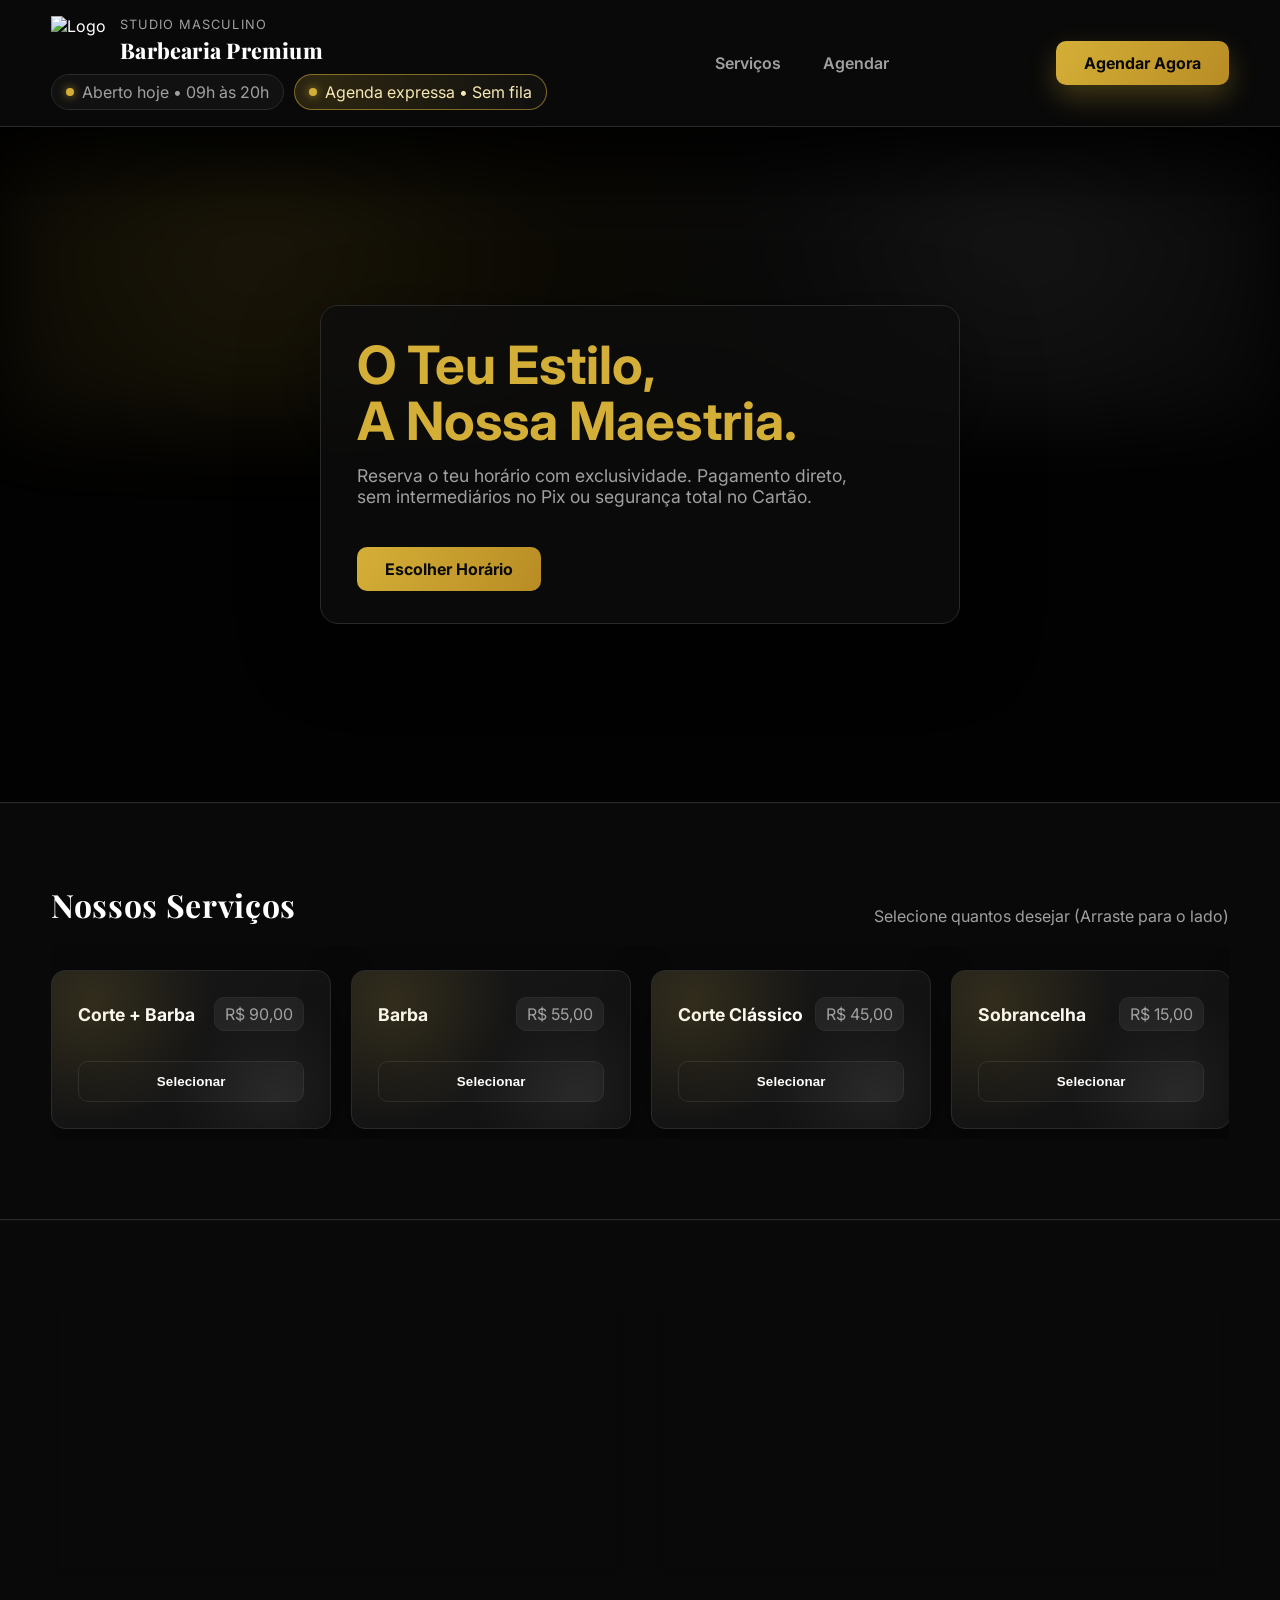
==== index.html @ 90ed158a "Merge pull request #10 from SeniorPentest/codex/implement-pix-offline-flow Implement front-end Pix o" ====
<!DOCTYPE html>
<html lang="pt-br">
<head>
    <meta charset="UTF-8">
    <meta name="viewport" content="width=device-width, initial-scale=1.0">
    <title>Barbearia Premium</title>
    <link rel="preconnect" href="https://fonts.googleapis.com">
    <link rel="preconnect" href="https://fonts.gstatic.com" crossorigin>
    <link href="https://fonts.googleapis.com/css2?family=Inter:wght@400;600;700&family=Playfair+Display:wght@700;800&display=swap" rel="stylesheet">
    <link rel="stylesheet" href="styles.css">
    <script src="https://cdn.jsdelivr.net/npm/@supabase/supabase-js@2"></script>
</head>
<body>

    <header class="site-header">
        <div class="container header-inner">
            <div class="brand-block">
                <div class="brand">
                    <img src="maquininha-logo.png" alt="Logo" class="brand-logo-img">
                    <div class="brand-text">
                        <span class="brand-kicker">Studio Masculino</span>
                        <span class="brand-name">Barbearia Premium</span>
                    </div>
                </div>
                <div class="header-meta">
                    <span class="pill pill-ghost">Aberto hoje • 09h às 20h</span>
                    <span class="pill pill-accent">Agenda expressa • Sem fila</span>
                </div>
            </div>
            <nav class="nav-links">
                <a href="#servicos">Serviços</a>
                <a href="#agendar">Agendar</a>
            </nav>
            <div class="header-actions">
                <a href="#agendar" class="btn btn-primary">Agendar Agora</a>
            </div>
        </div>
    </header>

    <main>
        <section class="hero-section">
            <div class="container hero-content">
                <h1>O Teu Estilo, <br>A Nossa Maestria.</h1>
                <p>Reserva o teu horário com exclusividade. Pagamento direto, sem intermediários no Pix ou segurança total no Cartão.</p>
                <a href="#agendar" class="btn btn-primary btn-hero">Escolher Horário</a>
            </div>
        </section>

        <section id="servicos" class="section">
            <div class="container">
                <div class="section-head">
                    <h2>Nossos Serviços</h2>
                    <p>Selecione quantos desejar (Arraste para o lado)</p>
                </div>
                
                <div class="service-grid">
                    <div class="service-card" data-service="Corte + Barba" data-price="90">
                        <div class="card-head">
                            <h3>Corte + Barba</h3>
                            <span class="price-tag">R$ 90,00</span>
                        </div>
                        <button class="service-select">Selecionar</button>
                    </div>
                    <div class="service-card" data-service="Barba" data-price="55">
                        <div class="card-head">
                            <h3>Barba</h3>
                            <span class="price-tag">R$ 55,00</span>
                        </div>
                        <button class="service-select">Selecionar</button>
                    </div>
                    <div class="service-card" data-service="Corte Clássico" data-price="45">
                        <div class="card-head">
                            <h3>Corte Clássico</h3>
                            <span class="price-tag">R$ 45,00</span>
                        </div>
                        <button class="service-select">Selecionar</button>
                    </div>
                    <div class="service-card" data-service="Sobrancelha" data-price="15">
                        <div class="card-head">
                            <h3>Sobrancelha</h3>
                            <span class="price-tag">R$ 15,00</span>
                        </div>
                        <button class="service-select">Selecionar</button>
                    </div>
                    <div class="service-card test-card" data-service="Teste Sistema" data-price="1">
                        <div class="card-head">
                            <h3>Teste (R$ 1,00)</h3>
                            <span class="price-tag">R$ 1,00</span>
                        </div>
                        <button class="service-select">Selecionar</button>
                    </div>
                </div>
            </div>
        </section>

        <section id="agendar" class="section section-booking">
            <div class="container">
                <div class="booking-grid">
                    <div class="panel">
                        <h3>Seus Dados</h3>
                        <div class="field">
                            <label>Nome Completo</label>
                            <input type="text" id="client-name" placeholder="Como quer ser chamado?">
                        </div>
                        <div class="field">
                            <label>Agendamento</label>
                            <input type="datetime-local" id="appointment">
                        </div>
                    </div>
                    <div class="panel">
                        <h3>Pagamento</h3>
                        <div class="payment-methods">
                            <button class="payment-button active" data-method="pix">Pix</button>
                            <button class="payment-button" data-method="card">Cartão</button>
                        </div>
                        <div class="total-line">
                            <span>Total:</span>
                            <span id="total-value">R$ 0,00</span>
                        </div>
                        <button id="confirm-btn" class="confirm-btn" disabled>Confirmar Agendamento</button>
                    </div>
                </div>
            </div>
        </section>
    </main>

    <div id="pix-modal" class="modal-overlay">
        <div class="modal-content">
            <button class="modal-close" id="close-pix-modal" aria-label="Fechar modal">&times;</button>
            <h3>Pagamento via Pix</h3>
            <p>Escaneie o QR Code ou copie o código abaixo para finalizar.</p>
            <div class="qr-wrapper">
                <img id="qr-code-img" alt="QR Code Pix" class="qr-image">
            </div>
            <div class="copy-row">
                <input id="pix-copy-paste" type="text" readonly>
                <button class="btn btn-primary" id="copy-pix-btn" type="button">Copiar código</button>
            </div>
            <div class="modal-actions">
                <button class="btn-secondary" id="btn-check-payment" type="button">Já paguei</button>
            </div>
        </div>
    </div>

    <script src="script.js"></script>
</body>
</html>
---- styles.css ----
:root {
    --bg-color: #0a0a0a;
    --surface-color: #141414; /* Cinza bem escuro para os painéis */
    --border-color: #2a2a2a;
    --text-primary: #ffffff;
    --text-secondary: #a0a0a0;
    --accent-color: #d4af37;
    --font-sans: 'Inter', sans-serif;
    --font-serif: 'Playfair Display', serif;
}

* { margin: 0; padding: 0; box-sizing: border-box; }

body {
    background-color: var(--bg-color);
    color: var(--text-primary);
    font-family: var(--font-sans);
    /* IMAGENS MANTIDAS - NÃO MEXER */
    background-image: url('fundo-rosto.jpg'); 
    background-size: cover;
    background-position: center;
    background-repeat: no-repeat;
    background-attachment: fixed;
    position: relative;
}

body a { color: inherit; text-decoration: none; }

.container {
    width: min(1180px, 92vw);
    margin: 0 auto;
}

body::before {
    content: '';
    position: absolute;
    top: 0; left: 0; width: 100%; height: 100%;
    background-color: rgba(0, 0, 0, 0.8); /* Escurece o fundo para legibilidade */
    z-index: -1;
}

/* HEADER */
.site-header {
    background-color: rgba(10, 10, 10, 0.9);
    backdrop-filter: blur(14px) saturate(130%);
    border-bottom: 1px solid var(--border-color);
    position: sticky; top: 0; z-index: 100;
    padding: 16px 0;
    box-shadow: 0 18px 48px rgba(0, 0, 0, 0.32);
}
.header-inner { 
    display: grid; 
    grid-template-columns: auto 1fr auto; 
    align-items: center; 
    gap: 24px; 
}
.brand-block { display: flex; flex-direction: column; gap: 10px; }
.brand { display: flex; align-items: center; gap: 14px; }
.brand-logo-img { height: 48px; width: auto; }
.brand-text { display: flex; flex-direction: column; gap: 4px; }
.brand-kicker { font-size: 0.8rem; color: var(--text-secondary); letter-spacing: 0.08em; text-transform: uppercase; }
.brand-name { font-family: var(--font-serif); font-size: 1.35rem; font-weight: 800; letter-spacing: 0.01em; }
.header-meta { display: flex; align-items: center; gap: 10px; flex-wrap: wrap; }
.pill {
    display: inline-flex;
    align-items: center;
    gap: 8px;
    padding: 7px 14px;
    border-radius: 999px;
    border: 1px solid var(--border-color);
    background: rgba(255, 255, 255, 0.04);
    color: var(--text-secondary);
}
.pill::before {
    content: '';
    width: 8px;
    height: 8px;
    border-radius: 50%;
    background: var(--accent-color);
    box-shadow: 0 0 10px rgba(212, 175, 55, 0.8);
}
.pill-ghost { background: rgba(255, 255, 255, 0.03); }
.pill-accent { 
    border-color: rgba(212, 175, 55, 0.55);
    background: radial-gradient(circle at 10% 10%, rgba(212, 175, 55, 0.18), rgba(20, 20, 20, 0.6));
    color: #f6e8b3;
}
.nav-links { display: flex; align-items: center; gap: 18px; justify-content: center; }
.nav-links a { 
    display: inline-flex;
    align-items: center;
    padding: 10px 12px; 
    color: var(--text-secondary); 
    font-weight: 600; 
    border-radius: 12px; 
    transition: all 0.25s ease; 
}
.nav-links a:hover { color: var(--text-primary); background: rgba(255, 255, 255, 0.07); }
.header-actions .btn-primary { box-shadow: 0 12px 28px rgba(212, 175, 55, 0.28); }

/* HERO SECTION - O Ajuste de Espaço está aqui */
.hero-section {
    position: relative;
    min-height: 75vh;
    display: flex;
    align-items: center;
    background: transparent; /* Garante que não tenha fundo branco */
}
.hero-section::after {
    content: '';
    position: absolute;
    inset: 40px 0 auto 0;
    height: 260px;
    background: radial-gradient(circle at 20% 30%, rgba(212, 175, 55, 0.12), transparent 50%),
                radial-gradient(circle at 80% 20%, rgba(255, 255, 255, 0.08), transparent 45%);
    filter: blur(40px);
    pointer-events: none;
}
.hero-content {
    position: relative;
    z-index: 1;
    max-width: 640px;
    padding: 32px 36px;
    background: rgba(14, 14, 14, 0.78);
    border: 1px solid var(--border-color);
    border-radius: 18px;
    box-shadow: 0 24px 80px rgba(0, 0, 0, 0.45);
    backdrop-filter: blur(6px);
}
.hero-content h1 { font-size: 3.3rem; color: var(--accent-color); line-height: 1.05; margin-bottom: 16px; }
.hero-content p { font-size: 1.1rem; color: var(--text-secondary); max-width: 520px; }

/* RESOLUÇÃO DO ESPAÇO: margem superior no botão hero */
.btn-hero { 
    margin-top: 40px !important; 
    display: inline-block;
}

/* SEÇÕES (Removendo o fundo branco e unificando) */
.section { 
    padding: 80px 0; 
    background-color: rgba(10, 10, 10, 0.95); /* Fundo escuro estático */
    border-top: 1px solid var(--border-color);
    box-shadow: inset 0 1px 0 rgba(255, 255, 255, 0.02);
}
.section-head { display: flex; justify-content: space-between; align-items: flex-end; gap: 16px; margin-bottom: 20px; }
.section-head h2 { font-family: var(--font-serif); font-size: 2rem; letter-spacing: 0.02em; }
.section-head p { color: var(--text-secondary); }

/* CARROSSEL DE SERVIÇOS */
.service-grid {
    display: flex;
    overflow-x: auto;
    gap: 20px;
    padding: 24px 0 10px;
    scroll-snap-type: x mandatory;
    -webkit-overflow-scrolling: touch;
}
.service-grid::-webkit-scrollbar { height: 5px; }
.service-grid::-webkit-scrollbar-thumb { background: var(--accent-color); border-radius: 10px; }

.service-card {
    min-width: 280px;
    position: relative;
    overflow: hidden;
    background: linear-gradient(145deg, rgba(26, 26, 26, 0.92), rgba(16, 16, 16, 0.92));
    border: 1px solid var(--border-color);
    border-radius: 14px;
    padding: 26px;
    scroll-snap-align: start;
    box-shadow: 0 14px 50px rgba(0, 0, 0, 0.35);
    transition: transform 0.25s ease, border-color 0.25s ease, box-shadow 0.25s ease;
}
.service-card::before {
    content: '';
    position: absolute;
    inset: 0;
    background: radial-gradient(circle at 15% 20%, rgba(212, 175, 55, 0.14), transparent 45%),
                radial-gradient(circle at 80% 80%, rgba(255, 255, 255, 0.06), transparent 40%);
    pointer-events: none;
}
.service-card .card-head { display: flex; align-items: center; justify-content: space-between; margin-bottom: 18px; gap: 12px; }
.service-card h3 { font-size: 1.1rem; }
.price-tag { padding: 6px 10px; border-radius: 10px; background: rgba(255, 255, 255, 0.06); color: var(--text-secondary); border: 1px solid var(--border-color); }
.service-select {
    width: 100%;
    margin-top: 12px;
    padding: 12px 14px;
    border-radius: 10px;
    border: 1px solid var(--border-color);
    background: linear-gradient(120deg, rgba(20, 20, 20, 0.9), rgba(30, 30, 30, 0.9));
    color: var(--text-primary);
    font-weight: 700;
    letter-spacing: 0.01em;
    cursor: pointer;
    transition: all 0.25s ease;
}
.service-card:hover { transform: translateY(-4px); box-shadow: 0 18px 60px rgba(0, 0, 0, 0.45); }
.service-select:hover { border-color: var(--accent-color); background: linear-gradient(120deg, rgba(34, 28, 14, 0.9), rgba(18, 18, 18, 0.9)); box-shadow: 0 12px 32px rgba(212, 175, 55, 0.18); }
.service-card.selected { border-color: rgba(212, 175, 55, 0.8); box-shadow: 0 18px 60px rgba(212, 175, 55, 0.15); }
.service-card.selected .price-tag { color: #f9e8b0; background: rgba(212, 175, 55, 0.18); border-color: rgba(212, 175, 55, 0.5); }
.service-card.selected .service-select { background: linear-gradient(120deg, rgba(212, 175, 55, 0.9), rgba(161, 129, 36, 0.95)); color: #111; }

/* AGENDAMENTO */
.booking-grid { display: grid; grid-template-columns: 1fr 1fr; gap: 30px; align-items: stretch; }
.panel { 
    background: linear-gradient(145deg, rgba(20, 20, 20, 0.85), rgba(14, 14, 14, 0.92));
    padding: 30px; 
    border-radius: 16px; 
    border: 1px solid var(--border-color); 
    box-shadow: 0 18px 50px rgba(0, 0, 0, 0.35);
    backdrop-filter: blur(4px);
}
.panel h3 { margin-bottom: 16px; font-family: var(--font-serif); }
.field { display: flex; flex-direction: column; gap: 8px; margin-bottom: 16px; }
.field label { color: var(--text-secondary); font-size: 0.95rem; }
.field input { 
    width: 100%; 
    padding: 12px 14px; 
    background: linear-gradient(115deg, rgba(12, 12, 12, 0.95), rgba(18, 18, 18, 0.95));
    border: 1px solid var(--border-color); 
    color: #fff; 
    border-radius: 10px; 
    margin-top: 2px; 
    box-shadow: inset 0 1px 0 rgba(255, 255, 255, 0.04);
    transition: all 0.2s ease;
}
.field input:focus { outline: none; border-color: var(--accent-color); box-shadow: 0 0 0 3px rgba(212, 175, 55, 0.18); }
.payment-methods { display: flex; gap: 12px; margin-bottom: 14px; }
.payment-button { 
    flex: 1;
    padding: 12px 14px;
    border-radius: 12px;
    border: 1px solid var(--border-color);
    background: rgba(18, 18, 18, 0.9);
    color: var(--text-secondary);
    font-weight: 700;
    cursor: pointer;
    transition: all 0.2s ease;
    box-shadow: inset 0 1px 0 rgba(255, 255, 255, 0.03);
}
.payment-button:hover { border-color: var(--accent-color); color: var(--text-primary); }
.payment-button.active { 
    border-color: rgba(212, 175, 55, 0.75); 
    color: #111; 
    background: radial-gradient(circle at 20% 20%, rgba(212, 175, 55, 0.32), rgba(212, 175, 55, 0.85));
    box-shadow: 0 12px 36px rgba(212, 175, 55, 0.28);
}
.total-line { display: flex; justify-content: space-between; align-items: center; margin: 12px 0 6px; color: var(--text-secondary); }
#total-value { font-size: 1.2rem; color: var(--accent-color); font-weight: 700; }

/* BOTÕES GERAIS */
.btn { padding: 12px 28px; border-radius: 10px; font-weight: 700; cursor: pointer; border: none; text-decoration: none; transition: 0.25s ease; }
.btn-primary, .confirm-btn { background: linear-gradient(120deg, var(--accent-color), #b88c24); color: #0a0a0a; }
.btn-primary:hover, .confirm-btn:hover { transform: translateY(-1px); box-shadow: 0 14px 38px rgba(212, 175, 55, 0.35); }
.confirm-btn { width: 100%; margin-top: 10px; padding: 14px; font-size: 1rem; border: 1px solid rgba(212, 175, 55, 0.6); }
.confirm-btn:disabled { background: #2a2a2a; color: var(--text-secondary); border-color: var(--border-color); box-shadow: none; cursor: not-allowed; }

/* PIX MODAL */
.modal-overlay {
    position: fixed;
    inset: 0;
    background: rgba(0, 0, 0, 0.72);
    display: none;
    align-items: center;
    justify-content: center;
    padding: 20px;
    z-index: 200;
}
.modal-overlay.open { display: flex; }
.modal-content {
    position: relative;
    width: min(520px, 95vw);
    background: rgba(14, 14, 14, 0.95);
    border: 1px solid var(--border-color);
    border-radius: 16px;
    padding: 26px;
    box-shadow: 0 24px 70px rgba(0, 0, 0, 0.55);
}
.modal-close {
    position: absolute;
    top: 12px;
    right: 12px;
    background: transparent;
    border: none;
    color: var(--text-secondary);
    font-size: 1.4rem;
    cursor: pointer;
}
.qr-wrapper { display: flex; justify-content: center; margin: 18px 0; }
.qr-image {
    width: 250px;
    height: 250px;
    background: #ffffff;
    border-radius: 14px;
    padding: 10px;
    object-fit: contain;
}
.copy-row { display: flex; gap: 12px; align-items: center; margin-bottom: 12px; }
.copy-row input {
    flex: 1;
    padding: 12px;
    border-radius: 10px;
    border: 1px solid var(--border-color);
    background: #0f0f0f;
    color: #fff;
}
.modal-actions { display: flex; flex-direction: column; gap: 10px; }
.btn-secondary {
    width: 100%;
    padding: 12px 16px;
    border-radius: 10px;
    border: 1px solid var(--accent-color);
    background: transparent;
    color: var(--accent-color);
    font-weight: 700;
    cursor: pointer;
    transition: 0.2s ease;
}
.btn-secondary:hover { background: rgba(212, 175, 55, 0.14); color: #fff; }

/* MOBILE */
@media (max-width: 768px) {
    .header-inner { grid-template-columns: 1fr; gap: 12px; text-align: center; }
    .brand-block { align-items: center; }
    .header-meta { justify-content: center; }
    .nav-links { width: 100%; flex-direction: column; align-items: stretch; }
    .nav-links a { width: 100%; justify-content: center; }
    .hero-section { padding: 90px 0; min-height: auto; }
    .hero-content { padding: 24px; }
    .hero-content h1 { font-size: 2.2rem; }
    .booking-grid { grid-template-columns: 1fr; }
    .hero-content .btn { width: 100%; text-align: center; }
}
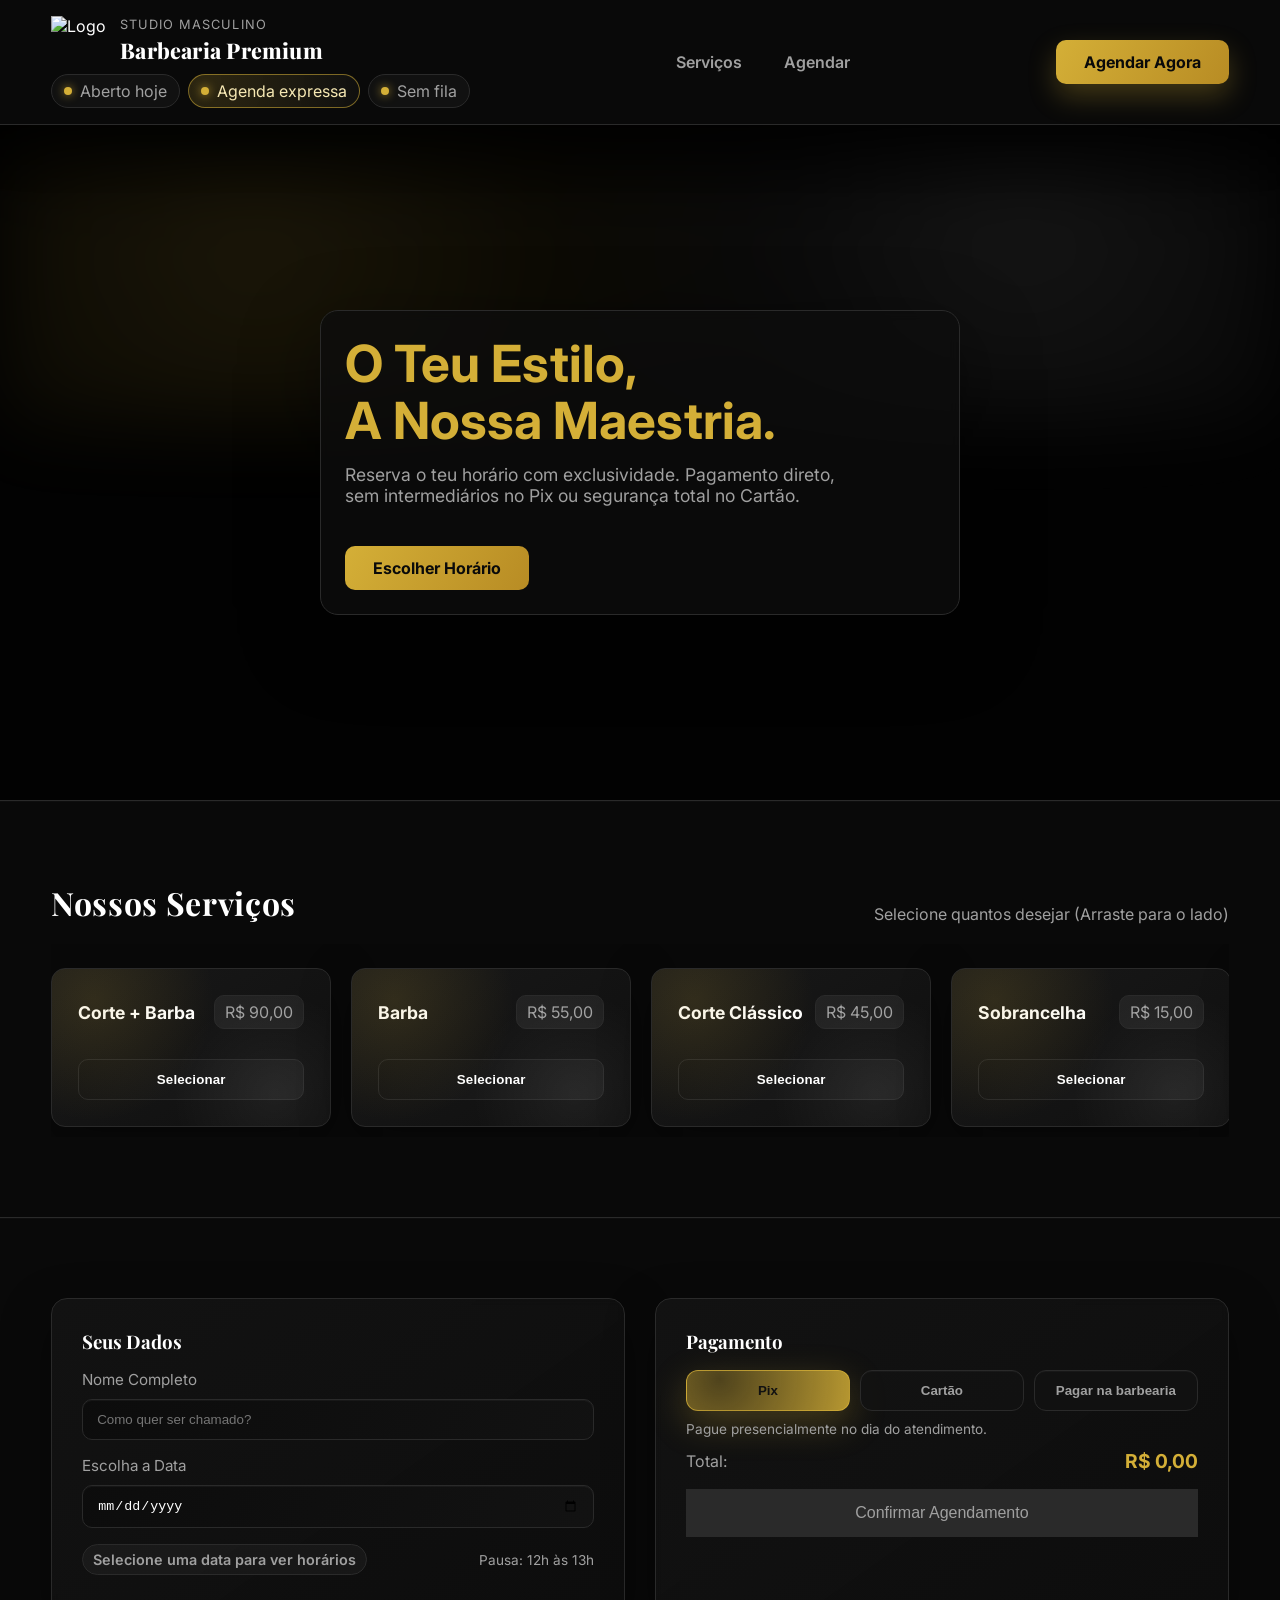
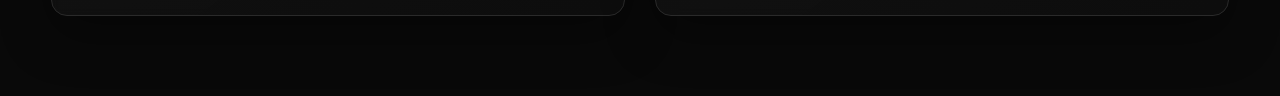
==== commit 7d8ade79: "Merge pull request #15 from SeniorPentest/codex/2026-04-25-analyze-project-structure-and-scheduling-" ====
--- a/index.html
+++ b/index.html
@@ -14,17 +14,18 @@
 
     <header class="site-header">
         <div class="container header-inner">
-            <div class="brand-block">
-                <div class="brand">
-                    <img src="maquininha-logo.png" alt="Logo" class="brand-logo-img">
+                <div class="brand-block">
+                    <div class="brand">
+                        <img src="maquininha-logo.png" alt="Logo" class="brand-logo-img">
                     <div class="brand-text">
                         <span class="brand-kicker">Studio Masculino</span>
                         <span class="brand-name">Barbearia Premium</span>
                     </div>
                 </div>
                 <div class="header-meta">
-                    <span class="pill pill-ghost">Aberto hoje • 09h às 20h</span>
-                    <span class="pill pill-accent">Agenda expressa • Sem fila</span>
+                    <span class="pill pill-ghost">Aberto hoje</span>
+                    <span class="pill pill-accent">Agenda expressa</span>
+                    <span class="pill pill-ghost">Sem fila</span>
                 </div>
             </div>
             <nav class="nav-links">
@@ -103,16 +104,23 @@
                             <input type="text" id="client-name" placeholder="Como quer ser chamado?">
                         </div>
                         <div class="field">
-                            <label>Agendamento</label>
-                            <input type="datetime-local" id="appointment">
+                            <label>Escolha a Data</label>
+                            <input type="date" id="appointment-date">
                         </div>
+                        <div class="availability-head">
+                            <span id="shop-status" class="shop-status status-neutral">Selecione uma data para ver horários</span>
+                            <span class="lunch-info">Pausa: 12h às 13h</span>
+                        </div>
+                        <div id="slots-grid" class="slots-grid" aria-live="polite"></div>
                     </div>
                     <div class="panel">
                         <h3>Pagamento</h3>
                         <div class="payment-methods">
                             <button class="payment-button active" data-method="pix">Pix</button>
                             <button class="payment-button" data-method="card">Cartão</button>
+                            <button class="payment-button" data-method="onsite">Pagar na barbearia</button>
                         </div>
+                        <p class="onsite-note">Pague presencialmente no dia do atendimento.</p>
                         <div class="total-line">
                             <span>Total:</span>
                             <span id="total-value">R$ 0,00</span>
--- a/styles.css
+++ b/styles.css
@@ -44,15 +44,15 @@
     background-color: rgba(10, 10, 10, 0.9);
     backdrop-filter: blur(14px) saturate(130%);
     border-bottom: 1px solid var(--border-color);
-    position: sticky; top: 0; z-index: 100;
+    position: relative; z-index: 100;
     padding: 16px 0;
     box-shadow: 0 18px 48px rgba(0, 0, 0, 0.32);
 }
 .header-inner { 
     display: grid; 
-    grid-template-columns: auto 1fr auto; 
+    grid-template-columns: 1fr; 
     align-items: center; 
-    gap: 24px; 
+    gap: 12px; 
 }
 .brand-block { display: flex; flex-direction: column; gap: 10px; }
 .brand { display: flex; align-items: center; gap: 14px; }
@@ -60,12 +60,12 @@
 .brand-text { display: flex; flex-direction: column; gap: 4px; }
 .brand-kicker { font-size: 0.8rem; color: var(--text-secondary); letter-spacing: 0.08em; text-transform: uppercase; }
 .brand-name { font-family: var(--font-serif); font-size: 1.35rem; font-weight: 800; letter-spacing: 0.01em; }
-.header-meta { display: flex; align-items: center; gap: 10px; flex-wrap: wrap; }
+.header-meta { display: flex; align-items: center; gap: 8px; flex-wrap: wrap; }
 .pill {
     display: inline-flex;
     align-items: center;
     gap: 8px;
-    padding: 7px 14px;
+    padding: 6px 12px;
     border-radius: 999px;
     border: 1px solid var(--border-color);
     background: rgba(255, 255, 255, 0.04);
@@ -85,7 +85,7 @@
     background: radial-gradient(circle at 10% 10%, rgba(212, 175, 55, 0.18), rgba(20, 20, 20, 0.6));
     color: #f6e8b3;
 }
-.nav-links { display: flex; align-items: center; gap: 18px; justify-content: center; }
+.nav-links { display: none; }
 .nav-links a { 
     display: inline-flex;
     align-items: center;
@@ -120,15 +120,15 @@
     position: relative;
     z-index: 1;
     max-width: 640px;
-    padding: 32px 36px;
+    padding: 24px;
     background: rgba(14, 14, 14, 0.78);
     border: 1px solid var(--border-color);
     border-radius: 18px;
     box-shadow: 0 24px 80px rgba(0, 0, 0, 0.45);
     backdrop-filter: blur(6px);
 }
-.hero-content h1 { font-size: 3.3rem; color: var(--accent-color); line-height: 1.05; margin-bottom: 16px; }
-.hero-content p { font-size: 1.1rem; color: var(--text-secondary); max-width: 520px; }
+.hero-content h1 { font-size: 2.25rem; color: var(--accent-color); line-height: 1.1; margin-bottom: 16px; }
+.hero-content p { font-size: 1rem; color: var(--text-secondary); max-width: 520px; }
 
 /* RESOLUÇÃO DO ESPAÇO: margem superior no botão hero */
 .btn-hero { 
@@ -202,10 +202,10 @@
 .service-card.selected .service-select { background: linear-gradient(120deg, rgba(212, 175, 55, 0.9), rgba(161, 129, 36, 0.95)); color: #111; }
 
 /* AGENDAMENTO */
-.booking-grid { display: grid; grid-template-columns: 1fr 1fr; gap: 30px; align-items: stretch; }
+.booking-grid { display: grid; grid-template-columns: 1fr; gap: 16px; align-items: stretch; }
 .panel { 
     background: linear-gradient(145deg, rgba(20, 20, 20, 0.85), rgba(14, 14, 14, 0.92));
-    padding: 30px; 
+    padding: 22px; 
     border-radius: 16px; 
     border: 1px solid var(--border-color); 
     box-shadow: 0 18px 50px rgba(0, 0, 0, 0.35);
@@ -226,9 +226,70 @@
     transition: all 0.2s ease;
 }
 .field input:focus { outline: none; border-color: var(--accent-color); box-shadow: 0 0 0 3px rgba(212, 175, 55, 0.18); }
-.payment-methods { display: flex; gap: 12px; margin-bottom: 14px; }
+.availability-head {
+    display: flex;
+    align-items: center;
+    justify-content: space-between;
+    gap: 10px;
+    flex-wrap: wrap;
+    margin: 8px 0 10px;
+}
+.shop-status {
+    font-size: 0.9rem;
+    font-weight: 600;
+    padding: 6px 10px;
+    border-radius: 999px;
+    border: 1px solid var(--border-color);
+}
+.status-open {
+    border-color: rgba(54, 179, 126, 0.5);
+    color: #8ef0c5;
+    background: rgba(54, 179, 126, 0.12);
+}
+.status-closed, .status-error {
+    border-color: rgba(219, 74, 74, 0.55);
+    color: #ffb3b3;
+    background: rgba(219, 74, 74, 0.14);
+}
+.status-neutral {
+    color: var(--text-secondary);
+    background: rgba(255, 255, 255, 0.04);
+}
+.lunch-info {
+    color: var(--text-secondary);
+    font-size: 0.85rem;
+}
+.slots-grid {
+    display: grid;
+    grid-template-columns: repeat(3, minmax(0, 1fr));
+    gap: 10px;
+    margin-top: 6px;
+}
+.slot-button {
+    min-height: 46px;
+    padding: 10px 8px;
+    border-radius: 10px;
+    border: 1px solid var(--border-color);
+    background: rgba(22, 22, 22, 0.95);
+    color: var(--text-primary);
+    font-weight: 700;
+    cursor: pointer;
+    transition: all 0.2s ease;
+}
+.slot-button:hover { border-color: var(--accent-color); }
+.slot-button.selected {
+    border-color: rgba(212, 175, 55, 0.8);
+    background: linear-gradient(120deg, rgba(212, 175, 55, 0.9), rgba(161, 129, 36, 0.95));
+    color: #141414;
+}
+.slots-message {
+    grid-column: 1 / -1;
+    color: var(--text-secondary);
+    font-size: 0.95rem;
+    padding: 8px 0;
+}
+.payment-methods { display: grid; grid-template-columns: 1fr; gap: 10px; margin-bottom: 10px; }
 .payment-button { 
-    flex: 1;
     padding: 12px 14px;
     border-radius: 12px;
     border: 1px solid var(--border-color);
@@ -246,6 +307,7 @@
     background: radial-gradient(circle at 20% 20%, rgba(212, 175, 55, 0.32), rgba(212, 175, 55, 0.85));
     box-shadow: 0 12px 36px rgba(212, 175, 55, 0.28);
 }
+.onsite-note { color: var(--text-secondary); font-size: 0.85rem; margin-bottom: 8px; }
 .total-line { display: flex; justify-content: space-between; align-items: center; margin: 12px 0 6px; color: var(--text-secondary); }
 #total-value { font-size: 1.2rem; color: var(--accent-color); font-weight: 700; }
 
@@ -321,14 +383,28 @@
 
 /* MOBILE */
 @media (max-width: 768px) {
-    .header-inner { grid-template-columns: 1fr; gap: 12px; text-align: center; }
+    .header-inner { text-align: center; }
     .brand-block { align-items: center; }
     .header-meta { justify-content: center; }
     .nav-links { width: 100%; flex-direction: column; align-items: stretch; }
     .nav-links a { width: 100%; justify-content: center; }
     .hero-section { padding: 90px 0; min-height: auto; }
     .hero-content { padding: 24px; }
-    .hero-content h1 { font-size: 2.2rem; }
-    .booking-grid { grid-template-columns: 1fr; }
+    .hero-content h1 { font-size: 2.1rem; }
+    .slots-grid { grid-template-columns: repeat(3, minmax(0, 1fr)); }
     .hero-content .btn { width: 100%; text-align: center; }
 }
+
+@media (min-width: 769px) {
+    .header-inner { grid-template-columns: auto 1fr auto; gap: 24px; }
+    .nav-links { display: flex; align-items: center; gap: 18px; justify-content: center; }
+    .payment-methods { grid-template-columns: repeat(3, 1fr); }
+}
+
+@media (min-width: 900px) {
+    .hero-content h1 { font-size: 3.2rem; }
+    .hero-content p { font-size: 1.1rem; }
+    .booking-grid { grid-template-columns: 1fr 1fr; gap: 30px; }
+    .panel { padding: 30px; }
+    .slots-grid { grid-template-columns: repeat(4, minmax(0, 1fr)); }
+}
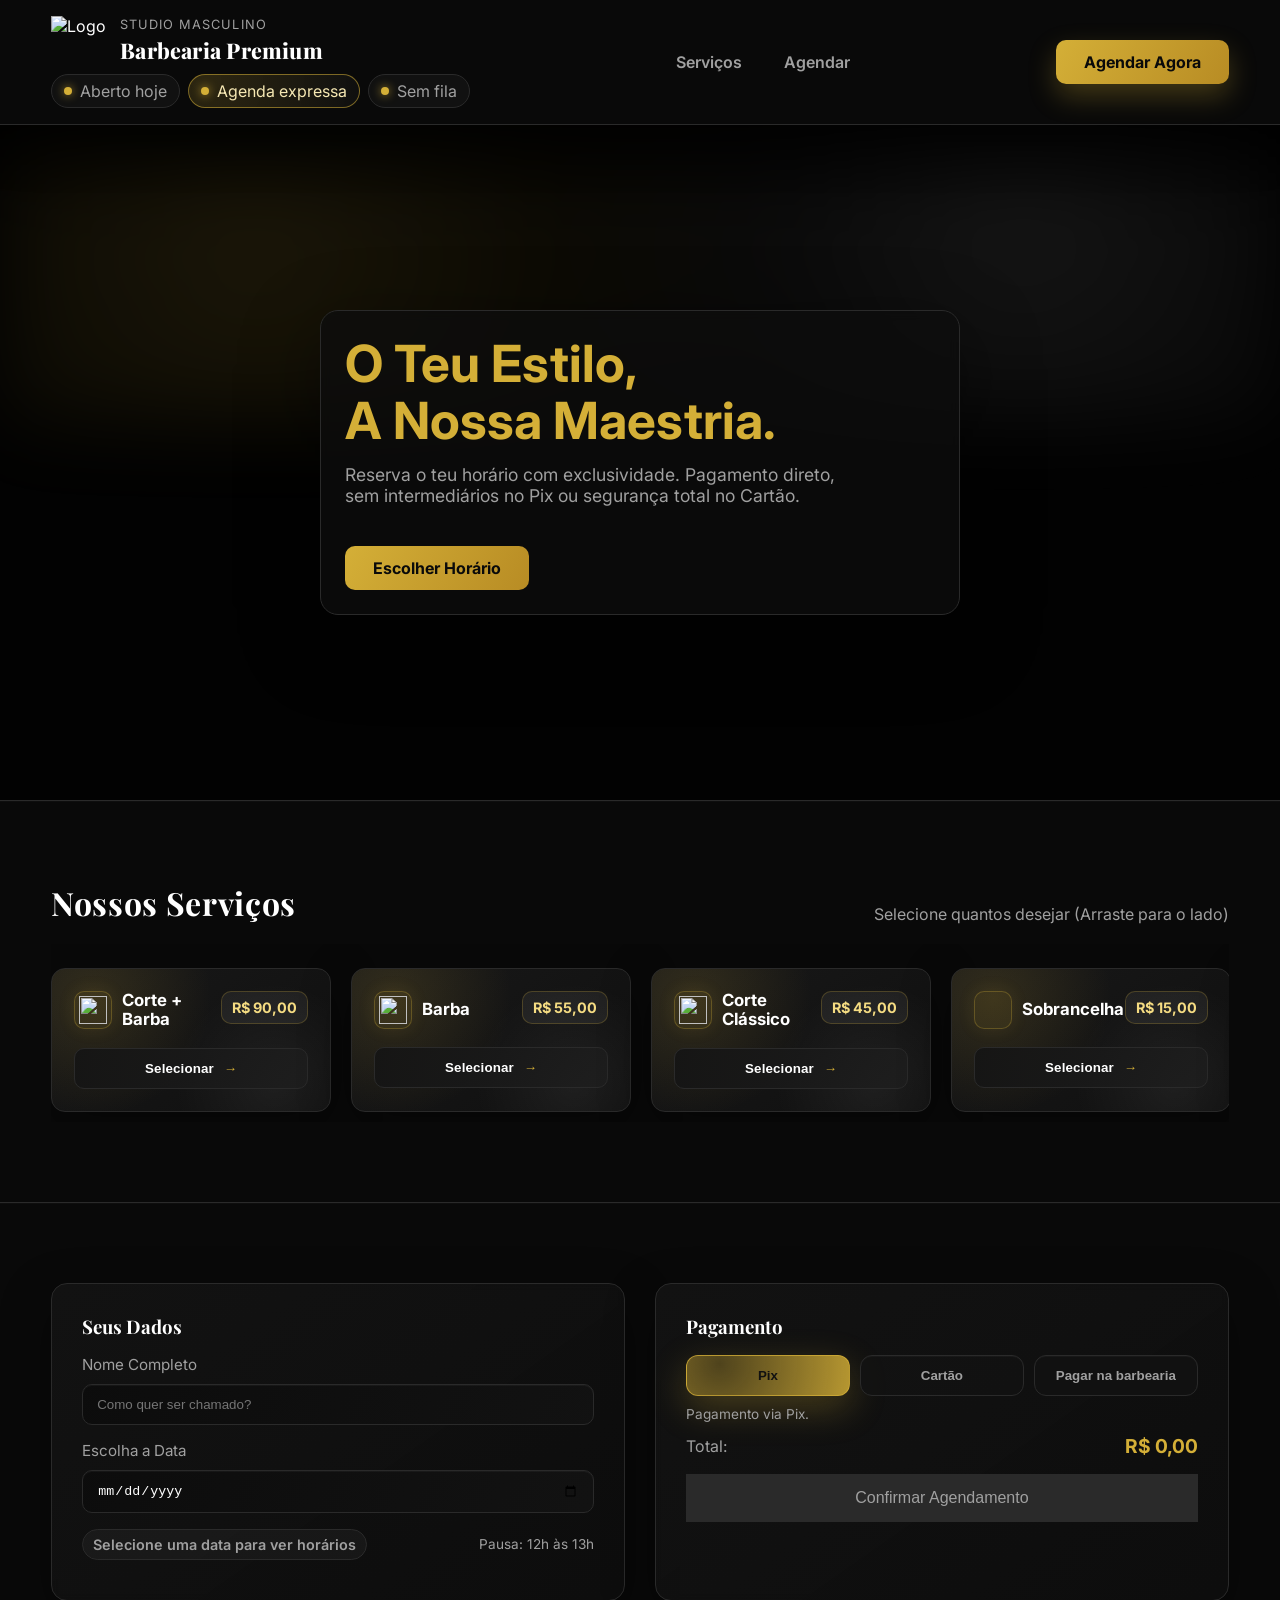
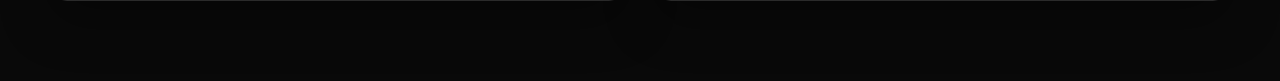
==== commit e8bf6581: "feat: use custom svg service icons" ====
--- a/index.html
+++ b/index.html
@@ -14,24 +14,27 @@
 
     <header class="site-header">
         <div class="container header-inner">
-                <div class="brand-block">
-                    <div class="brand">
-                        <img src="maquininha-logo.png" alt="Logo" class="brand-logo-img">
+            <div class="brand-block">
+                <div class="brand">
+                    <img src="maquininha-logo.png" alt="Logo" class="brand-logo-img">
                     <div class="brand-text">
                         <span class="brand-kicker">Studio Masculino</span>
                         <span class="brand-name">Barbearia Premium</span>
                     </div>
                 </div>
+
                 <div class="header-meta">
                     <span class="pill pill-ghost">Aberto hoje</span>
                     <span class="pill pill-accent">Agenda expressa</span>
                     <span class="pill pill-ghost">Sem fila</span>
                 </div>
             </div>
+
             <nav class="nav-links">
                 <a href="#servicos">Serviços</a>
                 <a href="#agendar">Agendar</a>
             </nav>
+
             <div class="header-actions">
                 <a href="#agendar" class="btn btn-primary">Agendar Agora</a>
             </div>
@@ -57,38 +60,80 @@
                 <div class="service-grid">
                     <div class="service-card" data-service="Corte + Barba" data-price="90">
                         <div class="card-head">
-                            <h3>Corte + Barba</h3>
+                            <div class="service-title">
+                                <span class="service-icon">
+                                    <img src="assets/icons/corte-barba.svg" alt="">
+                                </span>
+                                <h3>Corte + Barba</h3>
+                            </div>
                             <span class="price-tag">R$ 90,00</span>
                         </div>
-                        <button class="service-select">Selecionar</button>
-                    </div>
+                        <button class="service-select" type="button">
+                            <span>Selecionar</span>
+                            <span class="select-arrow">→</span>
+                        </button>
+                    </div>
+
                     <div class="service-card" data-service="Barba" data-price="55">
                         <div class="card-head">
-                            <h3>Barba</h3>
+                            <div class="service-title">
+                                <span class="service-icon">
+                                    <img src="assets/icons/barba.svg" alt="">
+                                </span>
+                                <h3>Barba</h3>
+                            </div>
                             <span class="price-tag">R$ 55,00</span>
                         </div>
-                        <button class="service-select">Selecionar</button>
-                    </div>
+                        <button class="service-select" type="button">
+                            <span>Selecionar</span>
+                            <span class="select-arrow">→</span>
+                        </button>
+                    </div>
+
                     <div class="service-card" data-service="Corte Clássico" data-price="45">
                         <div class="card-head">
-                            <h3>Corte Clássico</h3>
+                            <div class="service-title">
+                                <span class="service-icon">
+                                    <img src="assets/icons/corte.svg" alt="">
+                                </span>
+                                <h3>Corte Clássico</h3>
+                            </div>
                             <span class="price-tag">R$ 45,00</span>
                         </div>
-                        <button class="service-select">Selecionar</button>
-                    </div>
+                        <button class="service-select" type="button">
+                            <span>Selecionar</span>
+                            <span class="select-arrow">→</span>
+                        </button>
+                    </div>
+
                     <div class="service-card" data-service="Sobrancelha" data-price="15">
                         <div class="card-head">
-                            <h3>Sobrancelha</h3>
+                            <div class="service-title">
+                                <span class="service-icon">
+                                    <img src="assets/icons/sobrancelha.svg" alt="">
+                                </span>
+                                <h3>Sobrancelha</h3>
+                            </div>
                             <span class="price-tag">R$ 15,00</span>
                         </div>
-                        <button class="service-select">Selecionar</button>
-                    </div>
+                        <button class="service-select" type="button">
+                            <span>Selecionar</span>
+                            <span class="select-arrow">→</span>
+                        </button>
+                    </div>
+
                     <div class="service-card test-card" data-service="Teste Sistema" data-price="1">
                         <div class="card-head">
-                            <h3>Teste (R$ 1,00)</h3>
+                            <div class="service-title">
+                                <span class="service-icon service-icon-test">T</span>
+                                <h3>Teste Sistema</h3>
+                            </div>
                             <span class="price-tag">R$ 1,00</span>
                         </div>
-                        <button class="service-select">Selecionar</button>
+                        <button class="service-select" type="button">
+                            <span>Selecionar</span>
+                            <span class="select-arrow">→</span>
+                        </button>
                     </div>
                 </div>
             </div>
@@ -99,33 +144,42 @@
                 <div class="booking-grid">
                     <div class="panel">
                         <h3>Seus Dados</h3>
+
                         <div class="field">
-                            <label>Nome Completo</label>
+                            <label for="client-name">Nome Completo</label>
                             <input type="text" id="client-name" placeholder="Como quer ser chamado?">
                         </div>
+
                         <div class="field">
-                            <label>Escolha a Data</label>
+                            <label for="appointment-date">Escolha a Data</label>
                             <input type="date" id="appointment-date">
                         </div>
+
                         <div class="availability-head">
                             <span id="shop-status" class="shop-status status-neutral">Selecione uma data para ver horários</span>
                             <span class="lunch-info">Pausa: 12h às 13h</span>
                         </div>
+
                         <div id="slots-grid" class="slots-grid" aria-live="polite"></div>
                     </div>
+
                     <div class="panel">
                         <h3>Pagamento</h3>
+
                         <div class="payment-methods">
-                            <button class="payment-button active" data-method="pix">Pix</button>
-                            <button class="payment-button" data-method="card">Cartão</button>
-                            <button class="payment-button" data-method="onsite">Pagar na barbearia</button>
-                        </div>
-                        <p class="onsite-note">Pague presencialmente no dia do atendimento.</p>
+                            <button class="payment-button active" data-method="pix" type="button">Pix</button>
+                            <button class="payment-button" data-method="card" type="button">Cartão</button>
+                            <button class="payment-button" data-method="onsite" type="button">Pagar na barbearia</button>
+                        </div>
+
+                        <p id="payment-message" class="onsite-note">Pagamento via Pix.</p>
+
                         <div class="total-line">
                             <span>Total:</span>
                             <span id="total-value">R$ 0,00</span>
                         </div>
-                        <button id="confirm-btn" class="confirm-btn" disabled>Confirmar Agendamento</button>
+
+                        <button id="confirm-btn" class="confirm-btn" disabled type="button">Confirmar Agendamento</button>
                     </div>
                 </div>
             </div>
@@ -134,22 +188,84 @@
 
     <div id="pix-modal" class="modal-overlay">
         <div class="modal-content">
-            <button class="modal-close" id="close-pix-modal" aria-label="Fechar modal">&times;</button>
+            <button class="modal-close" id="close-pix-modal" aria-label="Fechar modal" type="button">&times;</button>
+
             <h3>Pagamento via Pix</h3>
             <p>Escaneie o QR Code ou copie o código abaixo para finalizar.</p>
+
             <div class="qr-wrapper">
                 <img id="qr-code-img" alt="QR Code Pix" class="qr-image">
             </div>
+
             <div class="copy-row">
                 <input id="pix-copy-paste" type="text" readonly>
                 <button class="btn btn-primary" id="copy-pix-btn" type="button">Copiar código</button>
             </div>
+
             <div class="modal-actions">
                 <button class="btn-secondary" id="btn-check-payment" type="button">Já paguei</button>
             </div>
         </div>
     </div>
 
+    <div id="success-modal" class="modal-overlay">
+        <div class="modal-content success-modal-content">
+            <button class="modal-close" id="close-success-modal" aria-label="Fechar modal" type="button">&times;</button>
+
+            <div class="success-icon">✓</div>
+
+            <h3>Agendamento confirmado</h3>
+            <p class="success-subtitle">Seu horário foi reservado com sucesso.</p>
+
+            <div class="success-summary">
+                <div class="success-row">
+                    <span class="success-label">
+                        <span class="success-row-icon">👤</span>
+                        Cliente
+                    </span>
+                    <strong id="success-client">-</strong>
+                </div>
+
+                <div class="success-row">
+                    <span class="success-label">
+                        <span class="success-row-icon">✂️</span>
+                        Serviço
+                    </span>
+                    <strong id="success-services">-</strong>
+                </div>
+
+                <div class="success-row">
+                    <span class="success-label">
+                        <span class="success-row-icon">📅</span>
+                        Data e horário
+                    </span>
+                    <strong id="success-date-time">-</strong>
+                </div>
+
+                <div class="success-row">
+                    <span class="success-label">
+                        <span class="success-row-icon">💳</span>
+                        Pagamento
+                    </span>
+                    <strong id="success-payment">-</strong>
+                </div>
+
+                <div class="success-row success-id-row">
+                    <span class="success-label">
+                        <span class="success-row-icon">#</span>
+                        ID da reserva
+                    </span>
+                    <strong id="success-reservation-id">-</strong>
+                </div>
+            </div>
+
+            <div class="success-actions">
+                <button class="btn btn-primary" id="success-whatsapp-btn" type="button">Falar no WhatsApp</button>
+                <button class="btn-secondary" id="success-new-booking-btn" type="button">Novo agendamento</button>
+            </div>
+        </div>
+    </div>
+
     <script src="script.js"></script>
 </body>
-</html>
+</html>
--- a/styles.css
+++ b/styles.css
@@ -1,6 +1,6 @@
 :root {
     --bg-color: #0a0a0a;
-    --surface-color: #141414; /* Cinza bem escuro para os painéis */
+    --surface-color: #141414;
     --border-color: #2a2a2a;
     --text-primary: #ffffff;
     --text-secondary: #a0a0a0;
@@ -15,7 +15,6 @@
     background-color: var(--bg-color);
     color: var(--text-primary);
     font-family: var(--font-sans);
-    /* IMAGENS MANTIDAS - NÃO MEXER */
     background-image: url('fundo-rosto.jpg'); 
     background-size: cover;
     background-position: center;
@@ -35,7 +34,7 @@
     content: '';
     position: absolute;
     top: 0; left: 0; width: 100%; height: 100%;
-    background-color: rgba(0, 0, 0, 0.8); /* Escurece o fundo para legibilidade */
+    background-color: rgba(0, 0, 0, 0.8);
     z-index: -1;
 }
 
@@ -48,19 +47,28 @@
     padding: 16px 0;
     box-shadow: 0 18px 48px rgba(0, 0, 0, 0.32);
 }
+
 .header-inner { 
     display: grid; 
     grid-template-columns: 1fr; 
     align-items: center; 
     gap: 12px; 
 }
+
 .brand-block { display: flex; flex-direction: column; gap: 10px; }
+
 .brand { display: flex; align-items: center; gap: 14px; }
+
 .brand-logo-img { height: 48px; width: auto; }
+
 .brand-text { display: flex; flex-direction: column; gap: 4px; }
+
 .brand-kicker { font-size: 0.8rem; color: var(--text-secondary); letter-spacing: 0.08em; text-transform: uppercase; }
+
 .brand-name { font-family: var(--font-serif); font-size: 1.35rem; font-weight: 800; letter-spacing: 0.01em; }
+
 .header-meta { display: flex; align-items: center; gap: 8px; flex-wrap: wrap; }
+
 .pill {
     display: inline-flex;
     align-items: center;
@@ -71,6 +79,7 @@
     background: rgba(255, 255, 255, 0.04);
     color: var(--text-secondary);
 }
+
 .pill::before {
     content: '';
     width: 8px;
@@ -79,13 +88,17 @@
     background: var(--accent-color);
     box-shadow: 0 0 10px rgba(212, 175, 55, 0.8);
 }
+
 .pill-ghost { background: rgba(255, 255, 255, 0.03); }
+
 .pill-accent { 
     border-color: rgba(212, 175, 55, 0.55);
     background: radial-gradient(circle at 10% 10%, rgba(212, 175, 55, 0.18), rgba(20, 20, 20, 0.6));
     color: #f6e8b3;
 }
+
 .nav-links { display: none; }
+
 .nav-links a { 
     display: inline-flex;
     align-items: center;
@@ -95,17 +108,20 @@
     border-radius: 12px; 
     transition: all 0.25s ease; 
 }
+
 .nav-links a:hover { color: var(--text-primary); background: rgba(255, 255, 255, 0.07); }
+
 .header-actions .btn-primary { box-shadow: 0 12px 28px rgba(212, 175, 55, 0.28); }
 
-/* HERO SECTION - O Ajuste de Espaço está aqui */
+/* HERO */
 .hero-section {
     position: relative;
     min-height: 75vh;
     display: flex;
     align-items: center;
-    background: transparent; /* Garante que não tenha fundo branco */
-}
+    background: transparent;
+}
+
 .hero-section::after {
     content: '';
     position: absolute;
@@ -116,6 +132,7 @@
     filter: blur(40px);
     pointer-events: none;
 }
+
 .hero-content {
     position: relative;
     z-index: 1;
@@ -127,27 +144,50 @@
     box-shadow: 0 24px 80px rgba(0, 0, 0, 0.45);
     backdrop-filter: blur(6px);
 }
-.hero-content h1 { font-size: 2.25rem; color: var(--accent-color); line-height: 1.1; margin-bottom: 16px; }
-.hero-content p { font-size: 1rem; color: var(--text-secondary); max-width: 520px; }
-
-/* RESOLUÇÃO DO ESPAÇO: margem superior no botão hero */
+
+.hero-content h1 {
+    font-size: 2.25rem;
+    color: var(--accent-color);
+    line-height: 1.1;
+    margin-bottom: 16px;
+}
+
+.hero-content p {
+    font-size: 1rem;
+    color: var(--text-secondary);
+    max-width: 520px;
+}
+
 .btn-hero { 
     margin-top: 40px !important; 
     display: inline-block;
 }
 
-/* SEÇÕES (Removendo o fundo branco e unificando) */
+/* SEÇÕES */
 .section { 
     padding: 80px 0; 
-    background-color: rgba(10, 10, 10, 0.95); /* Fundo escuro estático */
+    background-color: rgba(10, 10, 10, 0.95);
     border-top: 1px solid var(--border-color);
     box-shadow: inset 0 1px 0 rgba(255, 255, 255, 0.02);
 }
-.section-head { display: flex; justify-content: space-between; align-items: flex-end; gap: 16px; margin-bottom: 20px; }
-.section-head h2 { font-family: var(--font-serif); font-size: 2rem; letter-spacing: 0.02em; }
+
+.section-head {
+    display: flex;
+    justify-content: space-between;
+    align-items: flex-end;
+    gap: 16px;
+    margin-bottom: 20px;
+}
+
+.section-head h2 {
+    font-family: var(--font-serif);
+    font-size: 2rem;
+    letter-spacing: 0.02em;
+}
+
 .section-head p { color: var(--text-secondary); }
 
-/* CARROSSEL DE SERVIÇOS */
+/* SERVIÇOS */
 .service-grid {
     display: flex;
     overflow-x: auto;
@@ -156,7 +196,9 @@
     scroll-snap-type: x mandatory;
     -webkit-overflow-scrolling: touch;
 }
+
 .service-grid::-webkit-scrollbar { height: 5px; }
+
 .service-grid::-webkit-scrollbar-thumb { background: var(--accent-color); border-radius: 10px; }
 
 .service-card {
@@ -166,11 +208,12 @@
     background: linear-gradient(145deg, rgba(26, 26, 26, 0.92), rgba(16, 16, 16, 0.92));
     border: 1px solid var(--border-color);
     border-radius: 14px;
-    padding: 26px;
+    padding: 22px;
     scroll-snap-align: start;
     box-shadow: 0 14px 50px rgba(0, 0, 0, 0.35);
     transition: transform 0.25s ease, border-color 0.25s ease, box-shadow 0.25s ease;
 }
+
 .service-card::before {
     content: '';
     position: absolute;
@@ -179,12 +222,72 @@
                 radial-gradient(circle at 80% 80%, rgba(255, 255, 255, 0.06), transparent 40%);
     pointer-events: none;
 }
-.service-card .card-head { display: flex; align-items: center; justify-content: space-between; margin-bottom: 18px; gap: 12px; }
-.service-card h3 { font-size: 1.1rem; }
-.price-tag { padding: 6px 10px; border-radius: 10px; background: rgba(255, 255, 255, 0.06); color: var(--text-secondary); border: 1px solid var(--border-color); }
+
+.service-card .card-head {
+    position: relative;
+    display: flex;
+    align-items: flex-start;
+    justify-content: space-between;
+    margin-bottom: 18px;
+    gap: 12px;
+}
+
+.service-title {
+    display: flex;
+    align-items: center;
+    gap: 10px;
+    min-width: 0;
+}
+
+.service-icon {
+    display: inline-flex;
+    align-items: center;
+    justify-content: center;
+    min-width: 38px;
+    width: 38px;
+    height: 38px;
+    border-radius: 10px;
+    color: var(--accent-color);
+    background: rgba(212, 175, 55, 0.08);
+    border: 1px solid rgba(212, 175, 55, 0.28);
+    box-shadow: 0 0 18px rgba(212, 175, 55, 0.10);
+    overflow: hidden;
+}
+
+.service-icon img {
+    display: block;
+    width: 28px;
+    height: 28px;
+    object-fit: contain;
+}
+
+.service-icon-test {
+    color: var(--accent-color);
+    font-weight: 900;
+    font-size: 1rem;
+}
+
+.service-card h3 {
+    font-size: 1.05rem;
+    line-height: 1.15;
+}
+
+.price-tag {
+    position: relative;
+    padding: 7px 10px;
+    border-radius: 10px;
+    background: rgba(255, 255, 255, 0.06);
+    color: #f5dc82;
+    border: 1px solid rgba(212, 175, 55, 0.24);
+    font-size: 0.9rem;
+    font-weight: 700;
+    white-space: nowrap;
+}
+
 .service-select {
+    position: relative;
     width: 100%;
-    margin-top: 12px;
+    margin-top: 10px;
     padding: 12px 14px;
     border-radius: 10px;
     border: 1px solid var(--border-color);
@@ -194,15 +297,65 @@
     letter-spacing: 0.01em;
     cursor: pointer;
     transition: all 0.25s ease;
-}
-.service-card:hover { transform: translateY(-4px); box-shadow: 0 18px 60px rgba(0, 0, 0, 0.45); }
-.service-select:hover { border-color: var(--accent-color); background: linear-gradient(120deg, rgba(34, 28, 14, 0.9), rgba(18, 18, 18, 0.9)); box-shadow: 0 12px 32px rgba(212, 175, 55, 0.18); }
-.service-card.selected { border-color: rgba(212, 175, 55, 0.8); box-shadow: 0 18px 60px rgba(212, 175, 55, 0.15); }
-.service-card.selected .price-tag { color: #f9e8b0; background: rgba(212, 175, 55, 0.18); border-color: rgba(212, 175, 55, 0.5); }
-.service-card.selected .service-select { background: linear-gradient(120deg, rgba(212, 175, 55, 0.9), rgba(161, 129, 36, 0.95)); color: #111; }
+    display: flex;
+    justify-content: center;
+    align-items: center;
+    gap: 10px;
+}
+
+.select-arrow {
+    color: var(--accent-color);
+    transition: transform 0.2s ease;
+}
+
+.service-card:hover {
+    transform: translateY(-4px);
+    box-shadow: 0 18px 60px rgba(0, 0, 0, 0.45);
+}
+
+.service-select:hover {
+    border-color: var(--accent-color);
+    background: linear-gradient(120deg, rgba(34, 28, 14, 0.9), rgba(18, 18, 18, 0.9));
+    box-shadow: 0 12px 32px rgba(212, 175, 55, 0.18);
+}
+
+.service-select:hover .select-arrow {
+    transform: translateX(4px);
+}
+
+.service-card.selected {
+    border-color: rgba(212, 175, 55, 0.8);
+    box-shadow: 0 18px 60px rgba(212, 175, 55, 0.15);
+}
+
+.service-card.selected .price-tag {
+    color: #f9e8b0;
+    background: rgba(212, 175, 55, 0.18);
+    border-color: rgba(212, 175, 55, 0.5);
+}
+
+.service-card.selected .service-icon {
+    background: rgba(212, 175, 55, 0.18);
+    border-color: rgba(212, 175, 55, 0.65);
+}
+
+.service-card.selected .service-select {
+    background: linear-gradient(120deg, rgba(212, 175, 55, 0.9), rgba(161, 129, 36, 0.95));
+    color: #111;
+}
+
+.service-card.selected .select-arrow {
+    color: #111;
+}
 
 /* AGENDAMENTO */
-.booking-grid { display: grid; grid-template-columns: 1fr; gap: 16px; align-items: stretch; }
+.booking-grid {
+    display: grid;
+    grid-template-columns: 1fr;
+    gap: 16px;
+    align-items: stretch;
+}
+
 .panel { 
     background: linear-gradient(145deg, rgba(20, 20, 20, 0.85), rgba(14, 14, 14, 0.92));
     padding: 22px; 
@@ -211,9 +364,24 @@
     box-shadow: 0 18px 50px rgba(0, 0, 0, 0.35);
     backdrop-filter: blur(4px);
 }
-.panel h3 { margin-bottom: 16px; font-family: var(--font-serif); }
-.field { display: flex; flex-direction: column; gap: 8px; margin-bottom: 16px; }
-.field label { color: var(--text-secondary); font-size: 0.95rem; }
+
+.panel h3 {
+    margin-bottom: 16px;
+    font-family: var(--font-serif);
+}
+
+.field {
+    display: flex;
+    flex-direction: column;
+    gap: 8px;
+    margin-bottom: 16px;
+}
+
+.field label {
+    color: var(--text-secondary);
+    font-size: 0.95rem;
+}
+
 .field input { 
     width: 100%; 
     padding: 12px 14px; 
@@ -225,7 +393,13 @@
     box-shadow: inset 0 1px 0 rgba(255, 255, 255, 0.04);
     transition: all 0.2s ease;
 }
-.field input:focus { outline: none; border-color: var(--accent-color); box-shadow: 0 0 0 3px rgba(212, 175, 55, 0.18); }
+
+.field input:focus {
+    outline: none;
+    border-color: var(--accent-color);
+    box-shadow: 0 0 0 3px rgba(212, 175, 55, 0.18);
+}
+
 .availability-head {
     display: flex;
     align-items: center;
@@ -234,6 +408,7 @@
     flex-wrap: wrap;
     margin: 8px 0 10px;
 }
+
 .shop-status {
     font-size: 0.9rem;
     font-weight: 600;
@@ -241,30 +416,37 @@
     border-radius: 999px;
     border: 1px solid var(--border-color);
 }
+
 .status-open {
     border-color: rgba(54, 179, 126, 0.5);
     color: #8ef0c5;
     background: rgba(54, 179, 126, 0.12);
 }
-.status-closed, .status-error {
+
+.status-closed,
+.status-error {
     border-color: rgba(219, 74, 74, 0.55);
     color: #ffb3b3;
     background: rgba(219, 74, 74, 0.14);
 }
+
 .status-neutral {
     color: var(--text-secondary);
     background: rgba(255, 255, 255, 0.04);
 }
+
 .lunch-info {
     color: var(--text-secondary);
     font-size: 0.85rem;
 }
+
 .slots-grid {
     display: grid;
     grid-template-columns: repeat(3, minmax(0, 1fr));
     gap: 10px;
     margin-top: 6px;
 }
+
 .slot-button {
     min-height: 46px;
     padding: 10px 8px;
@@ -276,19 +458,29 @@
     cursor: pointer;
     transition: all 0.2s ease;
 }
+
 .slot-button:hover { border-color: var(--accent-color); }
+
 .slot-button.selected {
     border-color: rgba(212, 175, 55, 0.8);
     background: linear-gradient(120deg, rgba(212, 175, 55, 0.9), rgba(161, 129, 36, 0.95));
     color: #141414;
 }
+
 .slots-message {
     grid-column: 1 / -1;
     color: var(--text-secondary);
     font-size: 0.95rem;
     padding: 8px 0;
 }
-.payment-methods { display: grid; grid-template-columns: 1fr; gap: 10px; margin-bottom: 10px; }
+
+.payment-methods {
+    display: grid;
+    grid-template-columns: 1fr;
+    gap: 10px;
+    margin-bottom: 10px;
+}
+
 .payment-button { 
     padding: 12px 14px;
     border-radius: 12px;
@@ -300,25 +492,79 @@
     transition: all 0.2s ease;
     box-shadow: inset 0 1px 0 rgba(255, 255, 255, 0.03);
 }
-.payment-button:hover { border-color: var(--accent-color); color: var(--text-primary); }
+
+.payment-button:hover {
+    border-color: var(--accent-color);
+    color: var(--text-primary);
+}
+
 .payment-button.active { 
     border-color: rgba(212, 175, 55, 0.75); 
     color: #111; 
     background: radial-gradient(circle at 20% 20%, rgba(212, 175, 55, 0.32), rgba(212, 175, 55, 0.85));
     box-shadow: 0 12px 36px rgba(212, 175, 55, 0.28);
 }
-.onsite-note { color: var(--text-secondary); font-size: 0.85rem; margin-bottom: 8px; }
-.total-line { display: flex; justify-content: space-between; align-items: center; margin: 12px 0 6px; color: var(--text-secondary); }
-#total-value { font-size: 1.2rem; color: var(--accent-color); font-weight: 700; }
-
-/* BOTÕES GERAIS */
-.btn { padding: 12px 28px; border-radius: 10px; font-weight: 700; cursor: pointer; border: none; text-decoration: none; transition: 0.25s ease; }
-.btn-primary, .confirm-btn { background: linear-gradient(120deg, var(--accent-color), #b88c24); color: #0a0a0a; }
-.btn-primary:hover, .confirm-btn:hover { transform: translateY(-1px); box-shadow: 0 14px 38px rgba(212, 175, 55, 0.35); }
-.confirm-btn { width: 100%; margin-top: 10px; padding: 14px; font-size: 1rem; border: 1px solid rgba(212, 175, 55, 0.6); }
-.confirm-btn:disabled { background: #2a2a2a; color: var(--text-secondary); border-color: var(--border-color); box-shadow: none; cursor: not-allowed; }
-
-/* PIX MODAL */
+
+.onsite-note {
+    color: var(--text-secondary);
+    font-size: 0.85rem;
+    margin-bottom: 8px;
+}
+
+.total-line {
+    display: flex;
+    justify-content: space-between;
+    align-items: center;
+    margin: 12px 0 6px;
+    color: var(--text-secondary);
+}
+
+#total-value {
+    font-size: 1.2rem;
+    color: var(--accent-color);
+    font-weight: 700;
+}
+
+/* BOTÕES */
+.btn {
+    padding: 12px 28px;
+    border-radius: 10px;
+    font-weight: 700;
+    cursor: pointer;
+    border: none;
+    text-decoration: none;
+    transition: 0.25s ease;
+}
+
+.btn-primary,
+.confirm-btn {
+    background: linear-gradient(120deg, var(--accent-color), #b88c24);
+    color: #0a0a0a;
+}
+
+.btn-primary:hover,
+.confirm-btn:hover {
+    transform: translateY(-1px);
+    box-shadow: 0 14px 38px rgba(212, 175, 55, 0.35);
+}
+
+.confirm-btn {
+    width: 100%;
+    margin-top: 10px;
+    padding: 14px;
+    font-size: 1rem;
+    border: 1px solid rgba(212, 175, 55, 0.6);
+}
+
+.confirm-btn:disabled {
+    background: #2a2a2a;
+    color: var(--text-secondary);
+    border-color: var(--border-color);
+    box-shadow: none;
+    cursor: not-allowed;
+}
+
+/* MODAIS */
 .modal-overlay {
     position: fixed;
     inset: 0;
@@ -329,7 +575,9 @@
     padding: 20px;
     z-index: 200;
 }
+
 .modal-overlay.open { display: flex; }
+
 .modal-content {
     position: relative;
     width: min(520px, 95vw);
@@ -339,17 +587,28 @@
     padding: 26px;
     box-shadow: 0 24px 70px rgba(0, 0, 0, 0.55);
 }
+
 .modal-close {
     position: absolute;
     top: 12px;
     right: 12px;
-    background: transparent;
-    border: none;
+    background: rgba(255, 255, 255, 0.06);
+    border: 1px solid var(--border-color);
     color: var(--text-secondary);
     font-size: 1.4rem;
     cursor: pointer;
-}
-.qr-wrapper { display: flex; justify-content: center; margin: 18px 0; }
+    width: 38px;
+    height: 38px;
+    border-radius: 999px;
+}
+
+/* PIX MODAL */
+.qr-wrapper {
+    display: flex;
+    justify-content: center;
+    margin: 18px 0;
+}
+
 .qr-image {
     width: 250px;
     height: 250px;
@@ -358,7 +617,14 @@
     padding: 10px;
     object-fit: contain;
 }
-.copy-row { display: flex; gap: 12px; align-items: center; margin-bottom: 12px; }
+
+.copy-row {
+    display: flex;
+    gap: 12px;
+    align-items: center;
+    margin-bottom: 12px;
+}
+
 .copy-row input {
     flex: 1;
     padding: 12px;
@@ -367,7 +633,13 @@
     background: #0f0f0f;
     color: #fff;
 }
-.modal-actions { display: flex; flex-direction: column; gap: 10px; }
+
+.modal-actions {
+    display: flex;
+    flex-direction: column;
+    gap: 10px;
+}
+
 .btn-secondary {
     width: 100%;
     padding: 12px 16px;
@@ -379,7 +651,103 @@
     cursor: pointer;
     transition: 0.2s ease;
 }
-.btn-secondary:hover { background: rgba(212, 175, 55, 0.14); color: #fff; }
+
+.btn-secondary:hover {
+    background: rgba(212, 175, 55, 0.14);
+    color: #fff;
+}
+
+/* MODAL DE SUCESSO */
+.success-modal-content {
+    text-align: center;
+    background: radial-gradient(circle at 50% 0%, rgba(212, 175, 55, 0.12), rgba(14, 14, 14, 0.97) 42%),
+                rgba(14, 14, 14, 0.98);
+    border-color: rgba(212, 175, 55, 0.22);
+}
+
+.success-icon {
+    width: 72px;
+    height: 72px;
+    margin: 12px auto 18px;
+    border-radius: 999px;
+    display: flex;
+    align-items: center;
+    justify-content: center;
+    background: rgba(212, 175, 55, 0.11);
+    border: 2px solid var(--accent-color);
+    color: var(--accent-color);
+    font-size: 2.4rem;
+    font-weight: 800;
+    box-shadow: 0 0 40px rgba(212, 175, 55, 0.22);
+}
+
+.success-modal-content h3 {
+    font-family: var(--font-serif);
+    font-size: 1.8rem;
+    margin-bottom: 8px;
+}
+
+.success-subtitle {
+    color: var(--text-secondary);
+    margin-bottom: 18px;
+}
+
+.success-summary {
+    display: grid;
+    gap: 0;
+    margin: 18px 0;
+    padding: 14px;
+    border-radius: 14px;
+    background: rgba(255, 255, 255, 0.035);
+    border: 1px solid var(--border-color);
+    text-align: left;
+}
+
+.success-row {
+    display: flex;
+    justify-content: space-between;
+    gap: 16px;
+    padding: 12px 0;
+    border-bottom: 1px solid rgba(255, 255, 255, 0.07);
+}
+
+.success-row:last-child {
+    border-bottom: none;
+}
+
+.success-label {
+    display: inline-flex;
+    align-items: center;
+    gap: 10px;
+    color: var(--text-secondary);
+    font-size: 0.9rem;
+}
+
+.success-row-icon {
+    color: var(--accent-color);
+    min-width: 22px;
+    display: inline-flex;
+    justify-content: center;
+}
+
+.success-row strong {
+    color: var(--text-primary);
+    font-size: 0.95rem;
+    text-align: right;
+}
+
+.success-id-row strong {
+    color: var(--accent-color);
+    font-size: 0.78rem;
+    word-break: break-all;
+    max-width: 52%;
+}
+
+.success-actions {
+    display: grid;
+    gap: 10px;
+    margin-top: 16px;
+}
 
 /* MOBILE */
 @media (max-width: 768px) {
@@ -395,6 +763,54 @@
     .hero-content .btn { width: 100%; text-align: center; }
 }
 
+@media (max-width: 520px) {
+    .service-card {
+        min-width: 260px;
+        padding: 18px;
+    }
+
+    .service-card .card-head {
+        gap: 8px;
+    }
+
+    .service-icon {
+        width: 36px;
+        height: 36px;
+        min-width: 36px;
+    }
+
+    .service-icon img {
+        width: 27px;
+        height: 27px;
+    }
+
+    .service-card h3 {
+        font-size: 1rem;
+    }
+
+    .price-tag {
+        font-size: 0.78rem;
+        padding: 6px 8px;
+    }
+
+    .success-row {
+        flex-direction: column;
+        gap: 4px;
+    }
+
+    .success-row strong {
+        text-align: left;
+    }
+
+    .success-id-row strong {
+        max-width: 100%;
+    }
+
+    .success-modal-content {
+        padding: 22px;
+    }
+}
+
 @media (min-width: 769px) {
     .header-inner { grid-template-columns: auto 1fr auto; gap: 24px; }
     .nav-links { display: flex; align-items: center; gap: 18px; justify-content: center; }
@@ -407,4 +823,4 @@
     .booking-grid { grid-template-columns: 1fr 1fr; gap: 30px; }
     .panel { padding: 30px; }
     .slots-grid { grid-template-columns: repeat(4, minmax(0, 1fr)); }
-}
+}
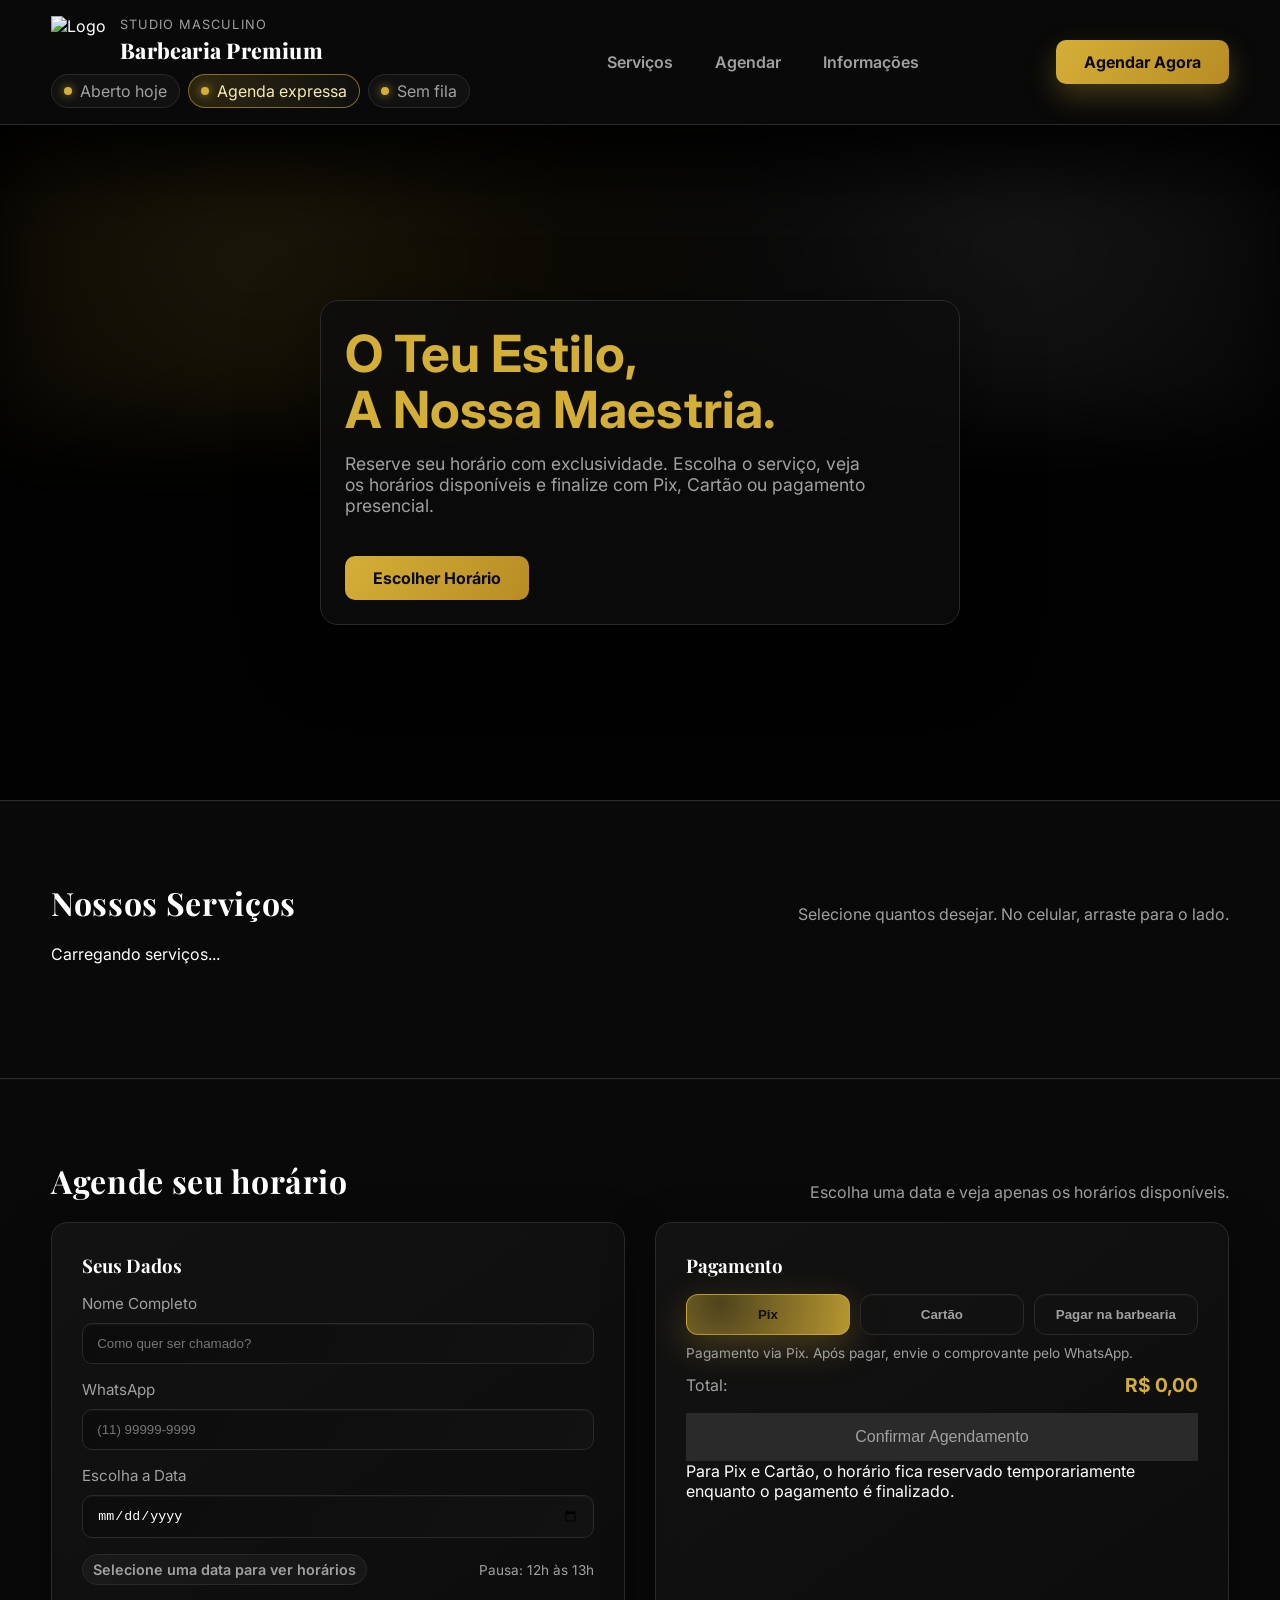
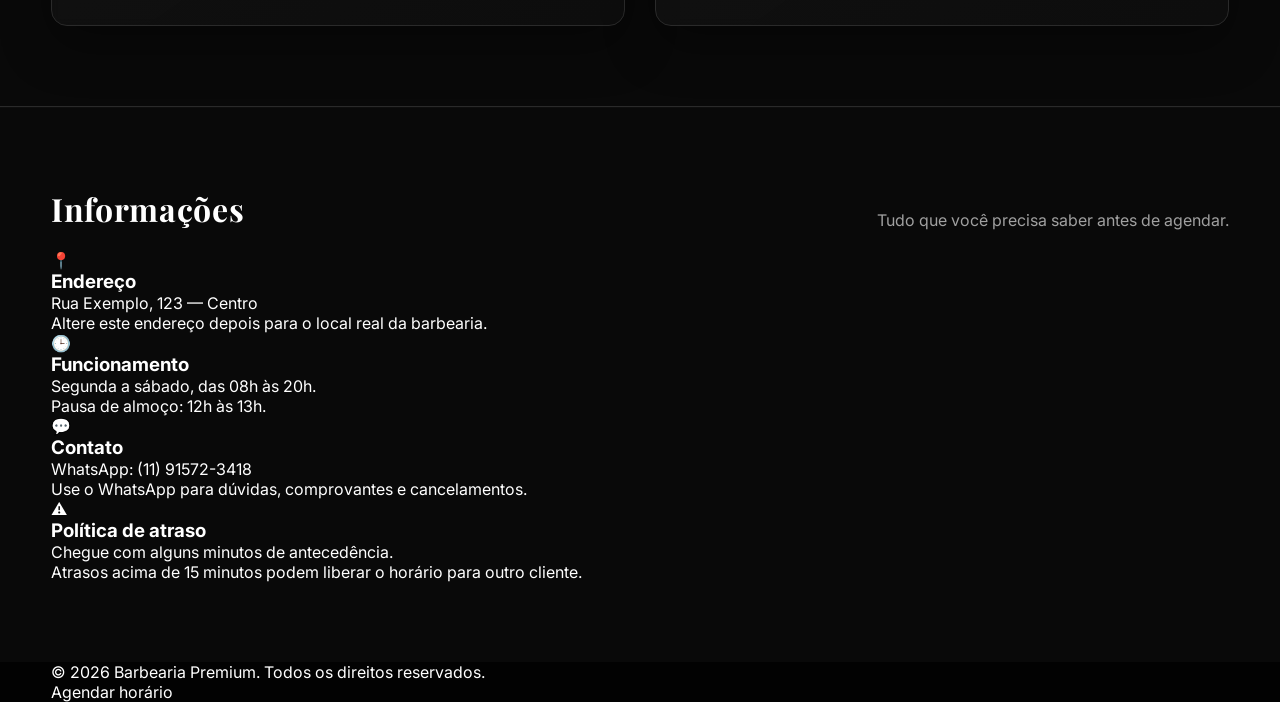
==== commit 2b9c4c37: "feat: load public services from database" ====
--- a/index.html
+++ b/index.html
@@ -33,6 +33,7 @@
             <nav class="nav-links">
                 <a href="#servicos">Serviços</a>
                 <a href="#agendar">Agendar</a>
+                <a href="#informacoes">Informações</a>
             </nav>
 
             <div class="header-actions">
@@ -45,7 +46,7 @@
         <section class="hero-section">
             <div class="container hero-content">
                 <h1>O Teu Estilo, <br>A Nossa Maestria.</h1>
-                <p>Reserva o teu horário com exclusividade. Pagamento direto, sem intermediários no Pix ou segurança total no Cartão.</p>
+                <p>Reserve seu horário com exclusividade. Escolha o serviço, veja os horários disponíveis e finalize com Pix, Cartão ou pagamento presencial.</p>
                 <a href="#agendar" class="btn btn-primary btn-hero">Escolher Horário</a>
             </div>
         </section>
@@ -54,93 +55,24 @@
             <div class="container">
                 <div class="section-head">
                     <h2>Nossos Serviços</h2>
-                    <p>Selecione quantos desejar (Arraste para o lado)</p>
-                </div>
-                
-                <div class="service-grid">
-                    <div class="service-card" data-service="Corte + Barba" data-price="90">
-                        <div class="card-head">
-                            <div class="service-title">
-                                <span class="service-icon">
-                                    <img src="assets/icons/corte-barba.svg" alt="">
-                                </span>
-                                <h3>Corte + Barba</h3>
-                            </div>
-                            <span class="price-tag">R$ 90,00</span>
-                        </div>
-                        <button class="service-select" type="button">
-                            <span>Selecionar</span>
-                            <span class="select-arrow">→</span>
-                        </button>
-                    </div>
-
-                    <div class="service-card" data-service="Barba" data-price="55">
-                        <div class="card-head">
-                            <div class="service-title">
-                                <span class="service-icon">
-                                    <img src="assets/icons/barba.svg" alt="">
-                                </span>
-                                <h3>Barba</h3>
-                            </div>
-                            <span class="price-tag">R$ 55,00</span>
-                        </div>
-                        <button class="service-select" type="button">
-                            <span>Selecionar</span>
-                            <span class="select-arrow">→</span>
-                        </button>
-                    </div>
-
-                    <div class="service-card" data-service="Corte Clássico" data-price="45">
-                        <div class="card-head">
-                            <div class="service-title">
-                                <span class="service-icon">
-                                    <img src="assets/icons/corte.svg" alt="">
-                                </span>
-                                <h3>Corte Clássico</h3>
-                            </div>
-                            <span class="price-tag">R$ 45,00</span>
-                        </div>
-                        <button class="service-select" type="button">
-                            <span>Selecionar</span>
-                            <span class="select-arrow">→</span>
-                        </button>
-                    </div>
-
-                    <div class="service-card" data-service="Sobrancelha" data-price="15">
-                        <div class="card-head">
-                            <div class="service-title">
-                                <span class="service-icon">
-                                    <img src="assets/icons/sobrancelha.svg" alt="">
-                                </span>
-                                <h3>Sobrancelha</h3>
-                            </div>
-                            <span class="price-tag">R$ 15,00</span>
-                        </div>
-                        <button class="service-select" type="button">
-                            <span>Selecionar</span>
-                            <span class="select-arrow">→</span>
-                        </button>
-                    </div>
-
-                    <div class="service-card test-card" data-service="Teste Sistema" data-price="1">
-                        <div class="card-head">
-                            <div class="service-title">
-                                <span class="service-icon service-icon-test">T</span>
-                                <h3>Teste Sistema</h3>
-                            </div>
-                            <span class="price-tag">R$ 1,00</span>
-                        </div>
-                        <button class="service-select" type="button">
-                            <span>Selecionar</span>
-                            <span class="select-arrow">→</span>
-                        </button>
-                    </div>
-                </div>
+                    <p>Selecione quantos desejar. No celular, arraste para o lado.</p>
+                </div>
+
+                <div id="services-loading" class="services-loading">
+                    Carregando serviços...
+                </div>
+
+                <div id="service-grid" class="service-grid" aria-live="polite"></div>
             </div>
         </section>
 
         <section id="agendar" class="section section-booking">
             <div class="container">
+                <div class="section-head booking-head">
+                    <h2>Agende seu horário</h2>
+                    <p>Escolha uma data e veja apenas os horários disponíveis.</p>
+                </div>
+
                 <div class="booking-grid">
                     <div class="panel">
                         <h3>Seus Dados</h3>
@@ -148,6 +80,11 @@
                         <div class="field">
                             <label for="client-name">Nome Completo</label>
                             <input type="text" id="client-name" placeholder="Como quer ser chamado?">
+                        </div>
+
+                        <div class="field">
+                            <label for="client-phone">WhatsApp</label>
+                            <input type="tel" id="client-phone" placeholder="(11) 99999-9999" inputmode="tel" autocomplete="tel">
                         </div>
 
                         <div class="field">
@@ -172,7 +109,7 @@
                             <button class="payment-button" data-method="onsite" type="button">Pagar na barbearia</button>
                         </div>
 
-                        <p id="payment-message" class="onsite-note">Pagamento via Pix.</p>
+                        <p id="payment-message" class="onsite-note">Pagamento via Pix. Após pagar, envie o comprovante pelo WhatsApp.</p>
 
                         <div class="total-line">
                             <span>Total:</span>
@@ -180,18 +117,68 @@
                         </div>
 
                         <button id="confirm-btn" class="confirm-btn" disabled type="button">Confirmar Agendamento</button>
+
+                        <p class="booking-note">
+                            Para Pix e Cartão, o horário fica reservado temporariamente enquanto o pagamento é finalizado.
+                        </p>
+                    </div>
+                </div>
+            </div>
+        </section>
+
+        <section id="informacoes" class="section info-section">
+            <div class="container">
+                <div class="section-head">
+                    <h2>Informações</h2>
+                    <p>Tudo que você precisa saber antes de agendar.</p>
+                </div>
+
+                <div class="info-grid">
+                    <div class="info-card">
+                        <span class="info-icon">📍</span>
+                        <h3>Endereço</h3>
+                        <p>Rua Exemplo, 123 — Centro</p>
+                        <p class="info-muted">Altere este endereço depois para o local real da barbearia.</p>
+                    </div>
+
+                    <div class="info-card">
+                        <span class="info-icon">🕒</span>
+                        <h3>Funcionamento</h3>
+                        <p>Segunda a sábado, das 08h às 20h.</p>
+                        <p class="info-muted">Pausa de almoço: 12h às 13h.</p>
+                    </div>
+
+                    <div class="info-card">
+                        <span class="info-icon">💬</span>
+                        <h3>Contato</h3>
+                        <p>WhatsApp: (11) 91572-3418</p>
+                        <p class="info-muted">Use o WhatsApp para dúvidas, comprovantes e cancelamentos.</p>
+                    </div>
+
+                    <div class="info-card">
+                        <span class="info-icon">⚠️</span>
+                        <h3>Política de atraso</h3>
+                        <p>Chegue com alguns minutos de antecedência.</p>
+                        <p class="info-muted">Atrasos acima de 15 minutos podem liberar o horário para outro cliente.</p>
                     </div>
                 </div>
             </div>
         </section>
     </main>
+
+    <footer class="site-footer">
+        <div class="container footer-inner">
+            <p>© 2026 Barbearia Premium. Todos os direitos reservados.</p>
+            <a href="#agendar">Agendar horário</a>
+        </div>
+    </footer>
 
     <div id="pix-modal" class="modal-overlay">
         <div class="modal-content">
             <button class="modal-close" id="close-pix-modal" aria-label="Fechar modal" type="button">&times;</button>
 
             <h3>Pagamento via Pix</h3>
-            <p>Escaneie o QR Code ou copie o código abaixo para finalizar.</p>
+            <p>Escaneie o QR Code ou copie o código abaixo. Depois, envie o comprovante pelo WhatsApp para confirmar.</p>
 
             <div class="qr-wrapper">
                 <img id="qr-code-img" alt="QR Code Pix" class="qr-image">
@@ -202,6 +189,10 @@
                 <button class="btn btn-primary" id="copy-pix-btn" type="button">Copiar código</button>
             </div>
 
+            <p class="pix-warning">
+                Seu horário fica reservado por até 15 minutos enquanto aguardamos o pagamento.
+            </p>
+
             <div class="modal-actions">
                 <button class="btn-secondary" id="btn-check-payment" type="button">Já paguei</button>
             </div>
@@ -228,6 +219,14 @@
 
                 <div class="success-row">
                     <span class="success-label">
+                        <span class="success-row-icon">📱</span>
+                        WhatsApp
+                    </span>
+                    <strong id="success-phone">-</strong>
+                </div>
+
+                <div class="success-row">
+                    <span class="success-label">
                         <span class="success-row-icon">✂️</span>
                         Serviço
                     </span>
@@ -266,6 +265,6 @@
         </div>
     </div>
 
-    <script src="script.js"></script>
+    <script src="script.js?v=8"></script>
 </body>
 </html>
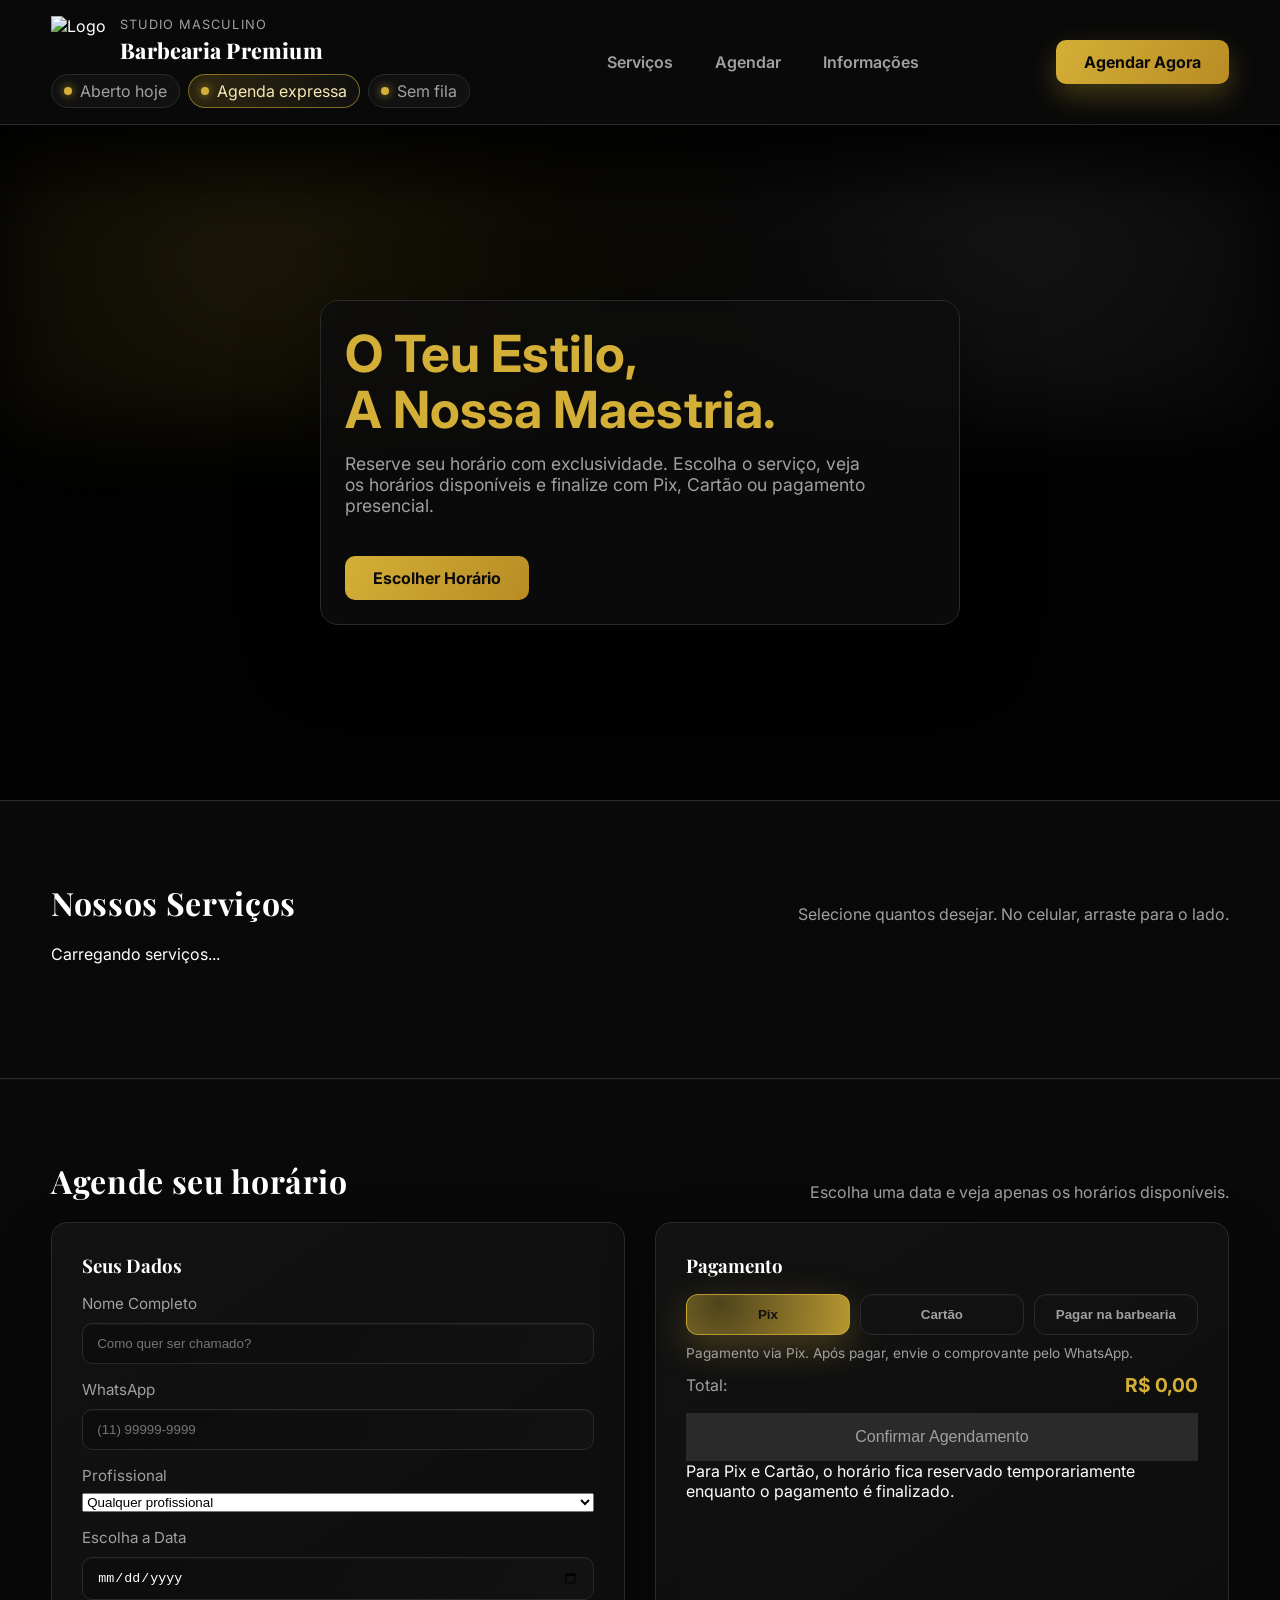
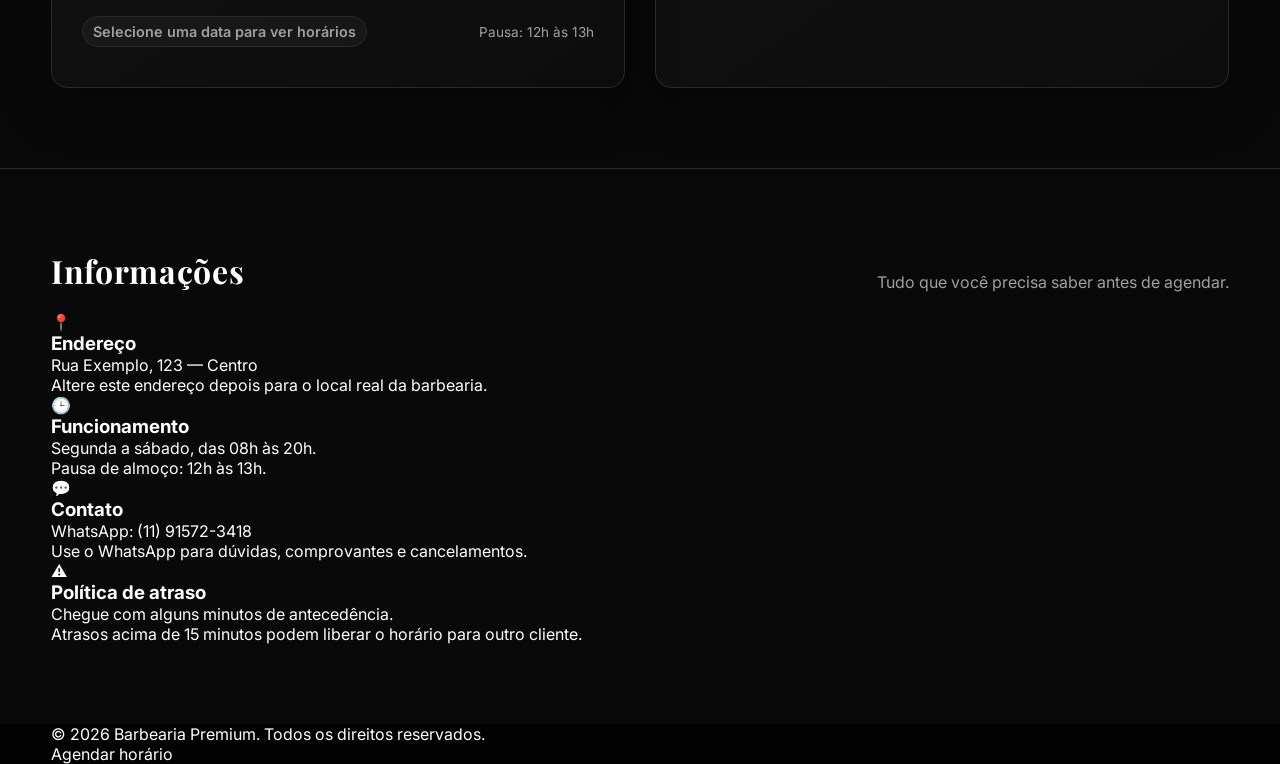
==== commit f9d8c22b: "fix: show professional selector on public booking form" ====
--- a/index.html
+++ b/index.html
@@ -86,6 +86,13 @@
                             <label for="client-phone">WhatsApp</label>
                             <input type="tel" id="client-phone" placeholder="(11) 99999-9999" inputmode="tel" autocomplete="tel">
                         </div>
+                        <div class="field">
+                            <label for="professional-select">Profissional</label>
+                            <select id="professional-select">
+                                <option value="">Qualquer profissional</option>
+                            </select>
+                        </div>
+
 
                         <div class="field">
                             <label for="appointment-date">Escolha a Data</label>
@@ -137,7 +144,7 @@
                     <div class="info-card">
                         <span class="info-icon">📍</span>
                         <h3>Endereço</h3>
-                        <p>Rua Exemplo, 123 — Centro</p>
+                        <p id="barbershop-address-text">Rua Exemplo, 123 — Centro</p>
                         <p class="info-muted">Altere este endereço depois para o local real da barbearia.</p>
                     </div>
 
@@ -151,7 +158,7 @@
                     <div class="info-card">
                         <span class="info-icon">💬</span>
                         <h3>Contato</h3>
-                        <p>WhatsApp: (11) 91572-3418</p>
+                        <p id="barbershop-contact-text">WhatsApp: (11) 91572-3418</p>
                         <p class="info-muted">Use o WhatsApp para dúvidas, comprovantes e cancelamentos.</p>
                     </div>
 
@@ -265,6 +272,6 @@
         </div>
     </div>
 
-    <script src="script.js?v=8"></script>
+    <script src="script.js?v=10"></script>
 </body>
 </html>
